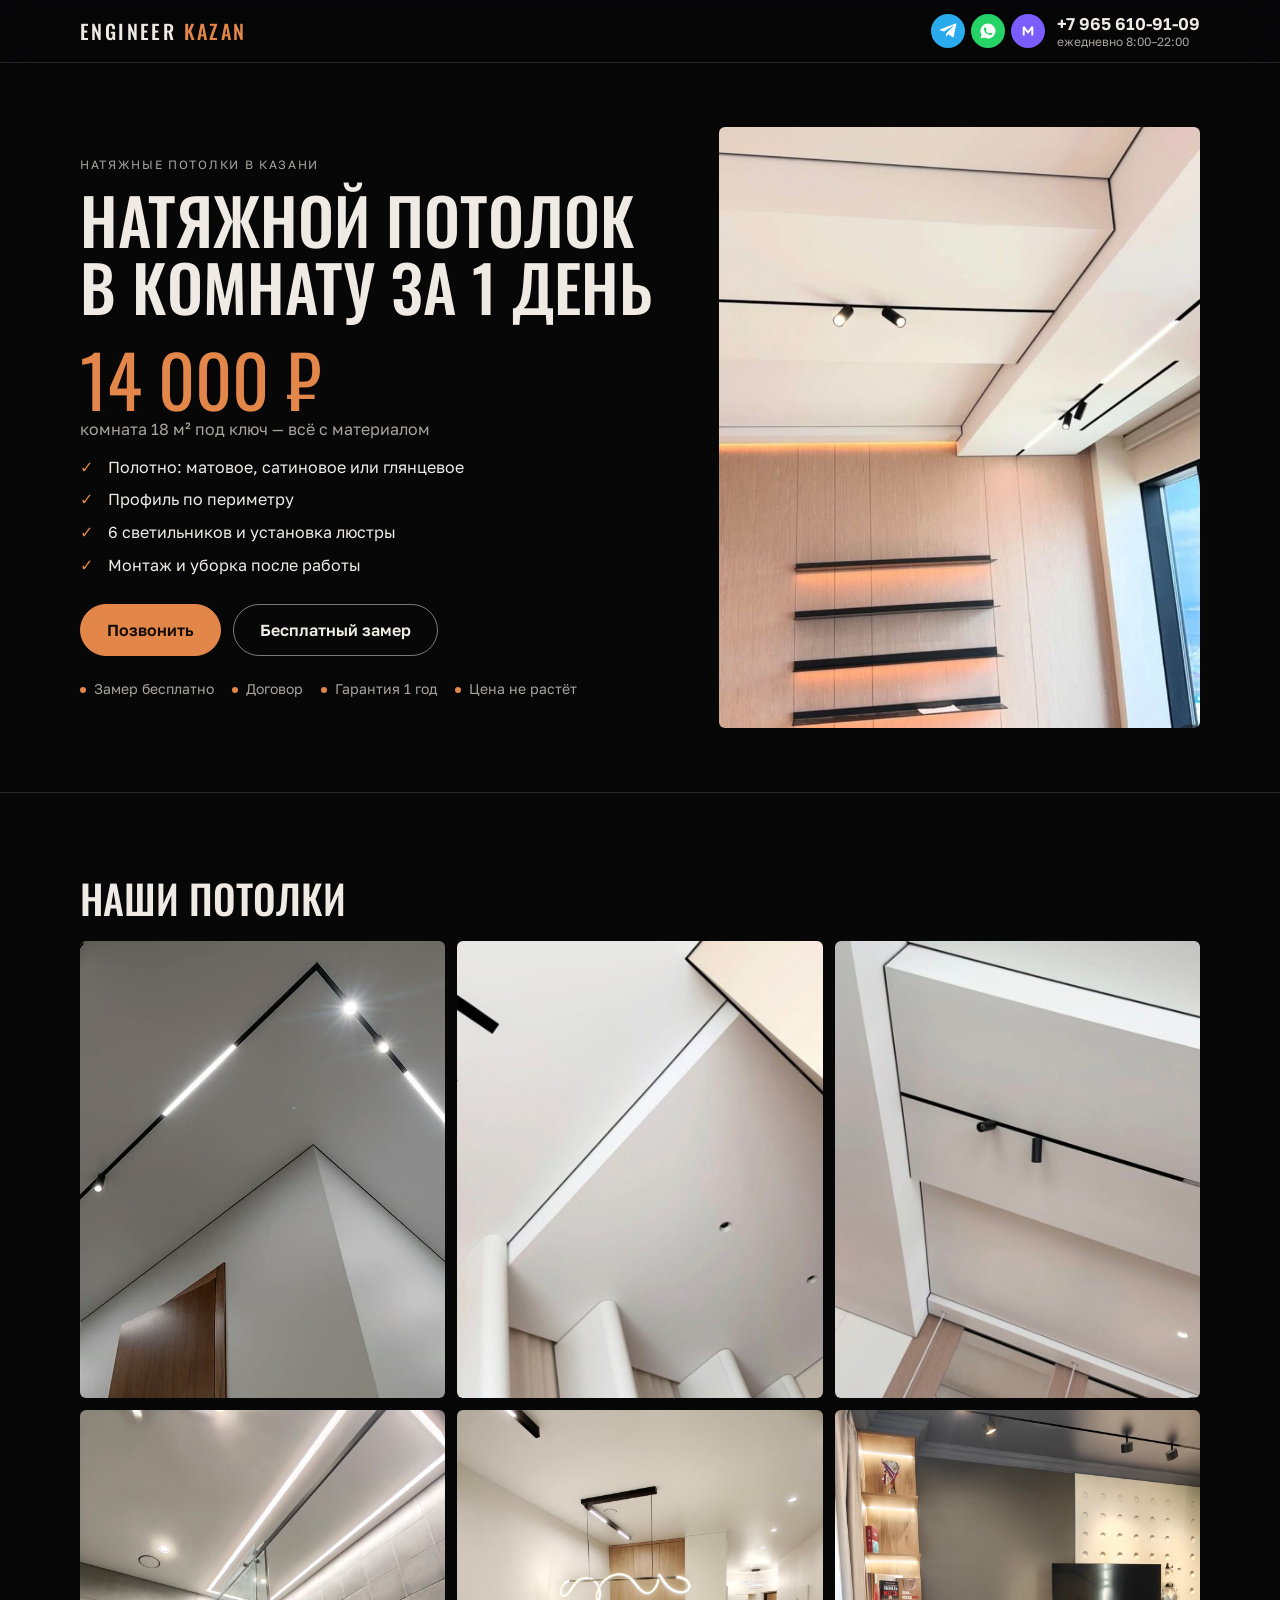
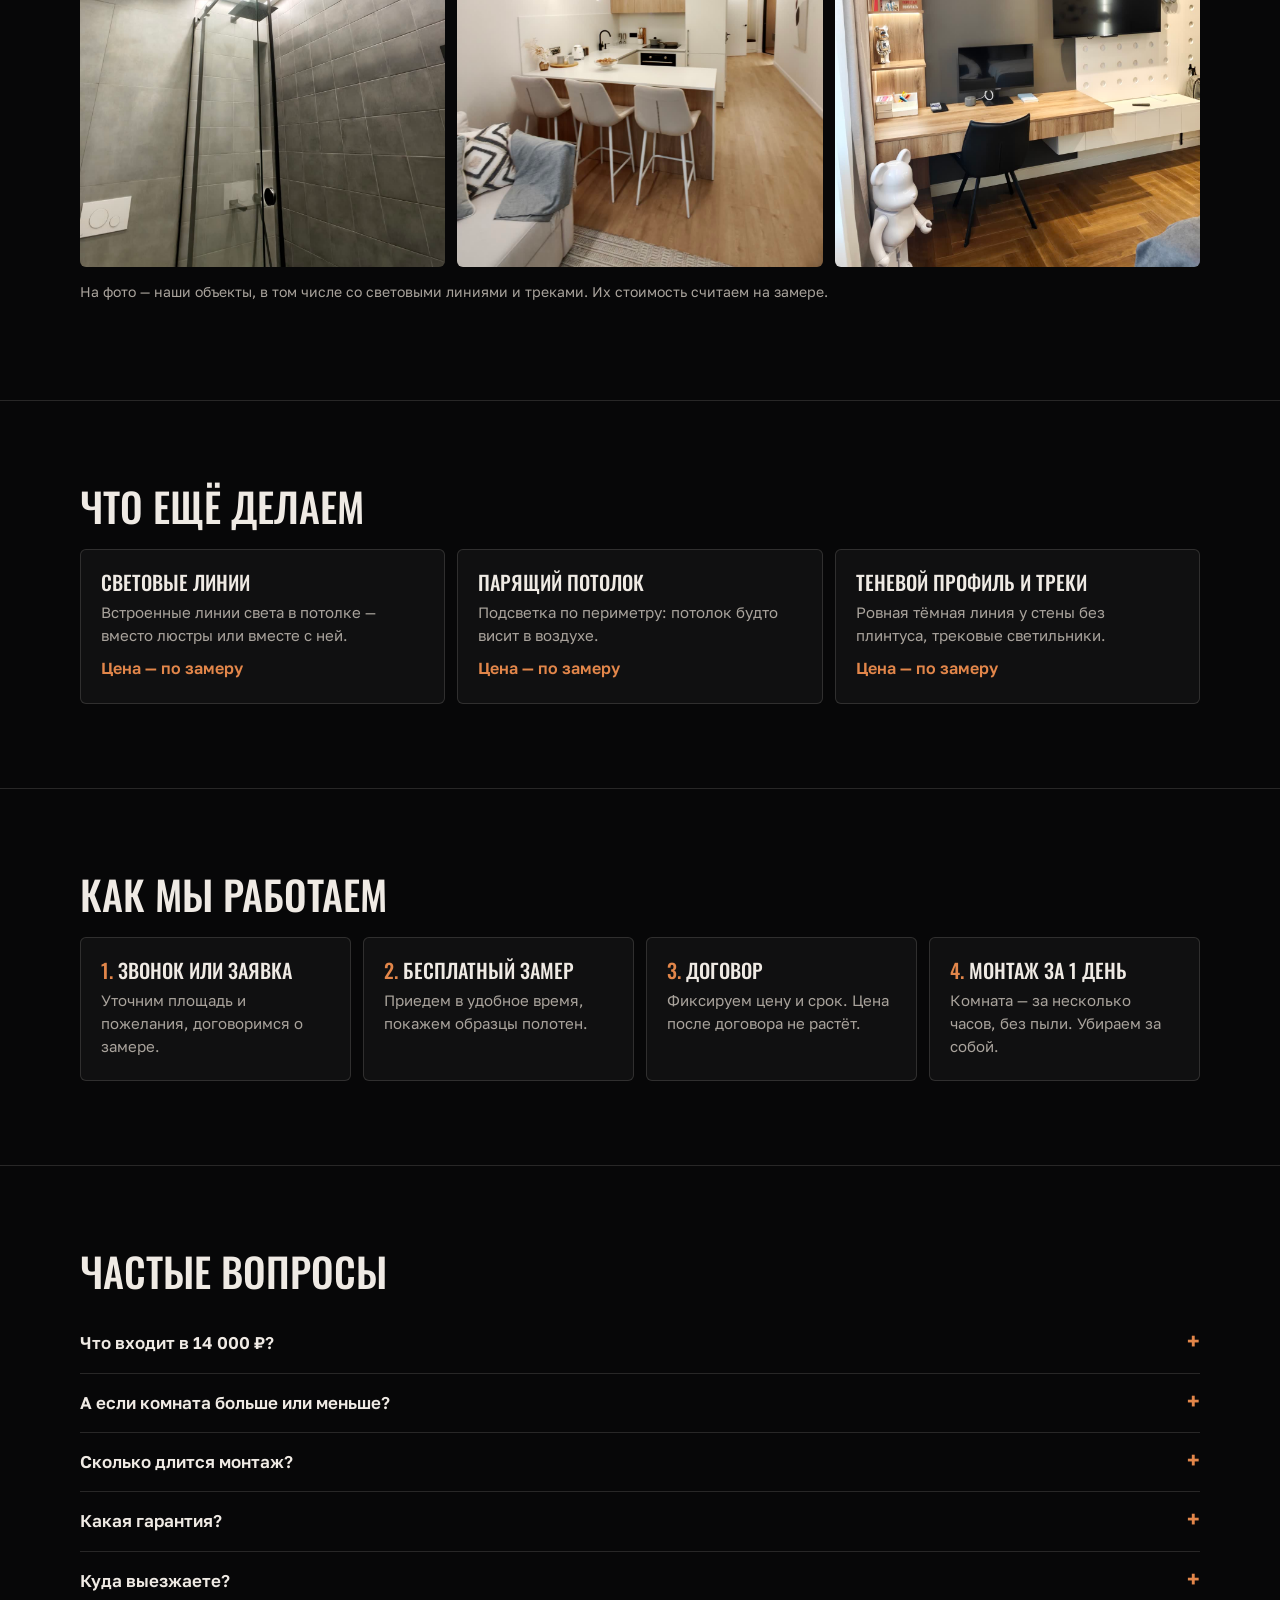
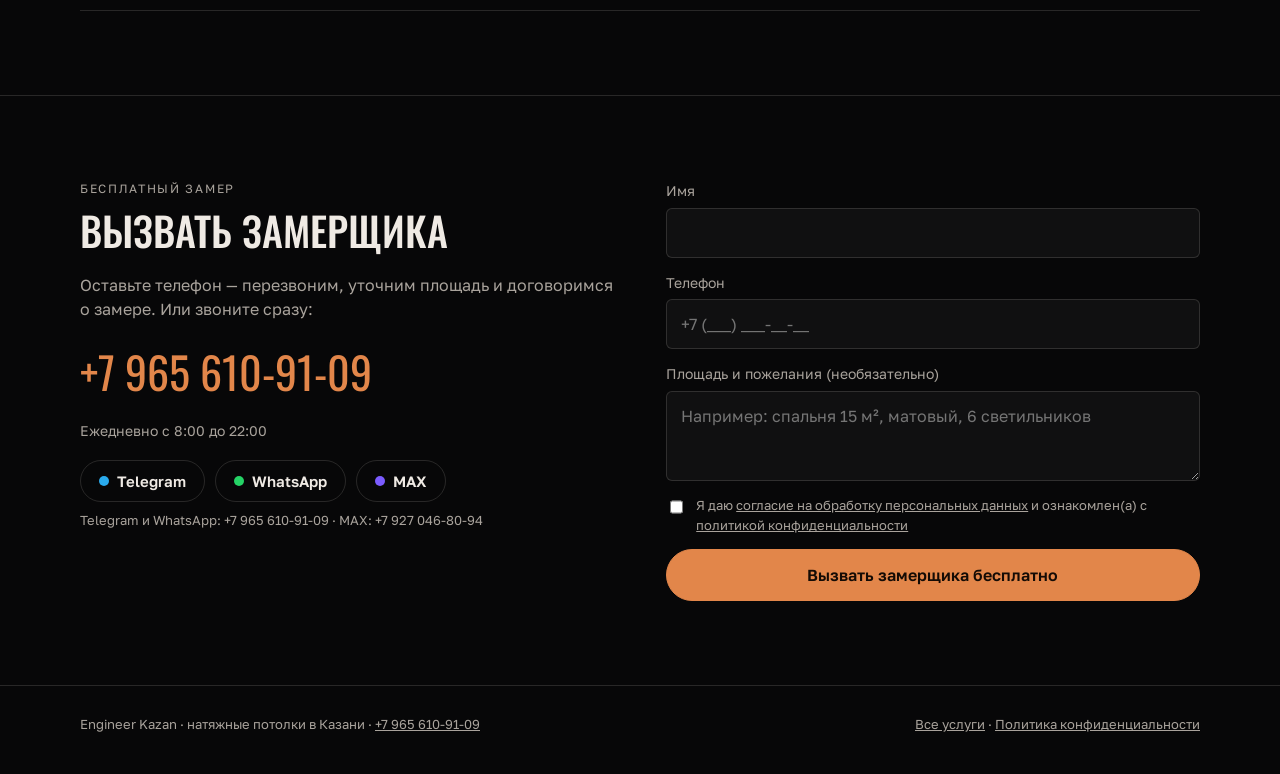
==== potolki.html @ 52a9fe75 "Сайт Engineer Kazan: главная, страница натяжных потолков, кнопки звонка и мессенджеров Co-Authored-B" ====
<!doctype html>
<html lang="ru">
<head>
<meta charset="utf-8">
<meta name="viewport" content="width=device-width, initial-scale=1, viewport-fit=cover">
<title>Натяжные потолки в Казани — комната 18 м² под ключ 14 000 ₽ | Engineer Kazan</title>
<meta name="description" content="Натяжной потолок в комнату 18 м² под ключ за 14 000 ₽: полотно, профиль, 6 светильников и установка люстры. Замер бесплатно, монтаж за 1 день, договор и гарантия 1 год. Казань.">
<meta property="og:type" content="website">
<meta property="og:title" content="Натяжные потолки в Казани — 14 000 ₽ за комнату 18 м²">
<meta property="og:description" content="С материалом и 6 светильниками. Замер бесплатно, монтаж за 1 день, гарантия 1 год.">
<meta property="og:image" content="https://engineerkazan.ru/img/ceil-track.jpg">
<meta property="og:url" content="https://engineerkazan.ru/potolki.html">
<meta property="og:locale" content="ru_RU">
<link rel="canonical" href="https://engineerkazan.ru/potolki.html">
<meta name="theme-color" content="#070708">
<script type="application/ld+json">
{
  "@context": "https://schema.org",
  "@type": "Service",
  "name": "Натяжной потолок под ключ, комната 18 м²",
  "areaServed": {"@type": "City", "name": "Казань"},
  "provider": {"@type": "HomeAndConstructionBusiness", "name": "Engineer Kazan", "telephone": "+7-965-610-91-09", "url": "https://engineerkazan.ru/"},
  "offers": {"@type": "Offer", "price": "14000", "priceCurrency": "RUB"}
}
</script>
<link rel="preconnect" href="https://fonts.googleapis.com">
<link rel="preconnect" href="https://fonts.gstatic.com" crossorigin>
<link rel="stylesheet" href="https://fonts.googleapis.com/css2?family=Oswald:wght@400;500;600&family=Golos+Text:wght@400;500;600&display=swap">
<style>
:root{
  --bg:#070708; --ink:#EFEAE4; --muted:#A9A39C; --line:rgba(239,234,228,.14);
  --glass:rgba(255,255,255,.04); --accent:#E2864A; --accent-ink:#140B05;
  --f-display:"Oswald","Arial Narrow",Impact,sans-serif; --f-body:"Golos Text",system-ui,-apple-system,"Segoe UI",Roboto,sans-serif;
}
*{box-sizing:border-box}
[hidden]{display:none!important}
html{scroll-behavior:smooth;-webkit-text-size-adjust:100%}
body{margin:0;background:var(--bg);color:var(--ink);font:400 16px/1.55 var(--f-body);overflow-x:hidden}
img{max-width:100%;display:block}
a{color:inherit}
.wrap{width:min(1120px,100% - 32px);margin-inline:auto}
h1,h2,h3{font-family:var(--f-display);text-transform:uppercase;margin:0;line-height:1.05;font-weight:500;text-wrap:balance}
h1{font-size:clamp(34px,6vw,64px)}
h2{font-size:clamp(26px,3.6vw,40px);margin-bottom:22px}
h3{font-size:20px}
.mono{font-size:12px;letter-spacing:.14em;text-transform:uppercase;color:var(--muted)}
section{padding-block:clamp(48px,7vw,84px);border-top:1px solid var(--line)}
.btn{display:inline-flex;align-items:center;justify-content:center;gap:10px;font:600 16px var(--f-body);padding:15px 26px;border-radius:999px;border:1px solid var(--accent);background:var(--accent);color:var(--accent-ink);text-decoration:none;cursor:pointer;white-space:nowrap}
.btn.ghost{background:transparent;color:var(--ink);border-color:rgba(239,234,228,.5)}

/* Шапка */
header{position:sticky;top:0;z-index:20;background:rgba(7,7,8,.85);backdrop-filter:blur(12px);-webkit-backdrop-filter:blur(12px);border-bottom:1px solid var(--line)}
.bar{display:flex;align-items:center;justify-content:space-between;gap:12px;height:62px}
.logo{font-family:var(--f-display);font-weight:500;font-size:20px;letter-spacing:.12em;text-transform:uppercase;text-decoration:none}
.logo span{color:var(--accent)}
.tel{font:600 17px var(--f-body);text-decoration:none;white-space:nowrap}
.tel small{display:block;font-size:12px;font-weight:400;color:var(--muted)}

/* Первый экран */
.hero{padding-block:clamp(28px,5vw,64px);border-top:0}
.hero-grid{display:grid;grid-template-columns:minmax(0,1.1fr) minmax(0,.9fr);gap:clamp(24px,4vw,56px);align-items:center}
@media (max-width:860px){.hero-grid{grid-template-columns:1fr}}
.price{margin:22px 0 6px;font-family:var(--f-display);font-size:clamp(44px,7vw,72px);line-height:1;color:var(--accent)}
.price small{font-family:var(--f-body);font-size:16px;color:var(--muted);display:block;margin-top:6px}
.incl{list-style:none;padding:0;margin:18px 0 26px;display:grid;gap:8px}
.incl li{padding-left:28px;position:relative}
.incl li::before{content:"✓";position:absolute;left:0;top:0;color:var(--accent);font-weight:700}
.actions{display:flex;flex-wrap:wrap;gap:12px}
.hero-photo img{width:100%;aspect-ratio:4/5;object-fit:cover;border-radius:6px}
.badges{display:flex;flex-wrap:wrap;gap:8px 18px;margin-top:22px;color:var(--muted);font-size:14px}
.badges span::before{content:"";display:inline-block;width:6px;height:6px;border-radius:50%;background:var(--accent);margin-right:8px;vertical-align:middle}

/* Фото */
.gal{display:grid;grid-template-columns:repeat(3,minmax(0,1fr));gap:12px}
.gal img{width:100%;height:100%;aspect-ratio:4/5;object-fit:cover;border-radius:6px}
@media (max-width:640px){.gal{grid-template-columns:1fr 1fr}.gal img:first-child{grid-column:1/-1;aspect-ratio:4/3}}
.note{font-size:14px;color:var(--muted);margin-top:14px}

/* Карточки */
.cards{display:grid;grid-template-columns:repeat(3,minmax(0,1fr));gap:12px}
@media (max-width:860px){.cards{grid-template-columns:1fr}}
.card{background:var(--glass);border:1px solid var(--line);border-radius:6px;padding:22px 20px;display:flex;flex-direction:column;gap:8px}
.card p{margin:0;color:var(--muted);font-size:15px}
.card .p{color:var(--accent);font-weight:600;margin-top:auto}
.steps{display:grid;grid-template-columns:repeat(4,minmax(0,1fr));gap:12px;counter-reset:s}
@media (max-width:860px){.steps{grid-template-columns:1fr 1fr}}
@media (max-width:480px){.steps{grid-template-columns:1fr}}
.steps .card{counter-increment:s}
.steps .card h3::before{content:counter(s) ". ";color:var(--accent)}

/* Вопросы */
details{border-bottom:1px solid var(--line);padding:16px 0}
summary{cursor:pointer;font-weight:600;font-size:17px;list-style:none}
summary::after{content:"+";float:right;color:var(--accent);font-size:22px;line-height:1}
details[open] summary::after{content:"−"}
details p{color:var(--muted);margin:10px 0 0}

/* Форма */
.lead-grid{display:grid;grid-template-columns:minmax(0,1fr) minmax(0,1fr);gap:clamp(24px,4vw,56px)}
@media (max-width:860px){.lead-grid{grid-template-columns:1fr}}
form{display:grid;gap:14px}
label.f{display:grid;gap:6px;font-size:14px;color:var(--muted)}
input[type=text],input[type=tel],textarea{width:100%;font:16px var(--f-body);color:var(--ink);background:var(--glass);border:1px solid var(--line);border-radius:6px;padding:14px}
textarea{min-height:90px;resize:vertical}
.agree{display:flex;gap:10px;align-items:flex-start;font-size:13px;color:var(--muted)}
.agree input{margin-top:3px;width:18px;height:18px;accent-color:var(--accent)}
.ok{border:1px solid var(--accent);padding:14px;border-radius:6px;font-size:15px}
.big-tel{font-family:var(--f-display);font-size:clamp(30px,4.5vw,44px);text-decoration:none;color:var(--accent)}

/* Кнопки мессенджеров */
.msg{display:flex;flex-wrap:wrap;gap:10px;margin-top:18px}
.msg a{display:inline-flex;align-items:center;gap:8px;padding:11px 18px;border-radius:999px;border:1px solid var(--line);text-decoration:none;font:600 15px var(--f-body);color:var(--ink)}
.msg a::before{content:"";width:10px;height:10px;border-radius:50%;background:var(--c)}
.msg .tg{--c:#2AABEE}.msg .wa{--c:#25D366}.msg .mx{--c:#7B5CFF}
.msg-note{font-size:13px;color:var(--muted);margin-top:8px}
/* Значки мессенджеров в шапке */
.hmsg{display:flex;gap:6px;align-items:center}
.hmsg a{width:34px;height:34px;border-radius:50%;display:inline-flex;align-items:center;justify-content:center;flex:none}
.hmsg a svg{width:18px;height:18px}
.hmsg .tg{background:#2AABEE}.hmsg .wa{background:#25D366}.hmsg .mx{background:#7B5CFF}
.hcontact{display:flex;align-items:center;gap:12px;margin-left:auto}
@media (max-width:460px){.hmsg{gap:4px}.hmsg a{width:28px;height:28px}.hmsg a svg{width:15px;height:15px}}
footer{border-top:1px solid var(--line);padding:28px 0 40px;font-size:13px;color:var(--muted)}
footer .wrap{display:flex;flex-wrap:wrap;gap:8px 20px;justify-content:space-between}

/* Закреплённая панель звонка на телефоне */
.callbar{display:none}
@media (max-width:760px){
  .tel small{display:none}
  .tel{font-size:15px}
  @media (max-width:420px){.logo{font-size:15px;letter-spacing:.06em}.tel{font-size:14px}.hcontact{gap:8px}.bar{gap:8px}}
  .callbar{display:flex;position:fixed;left:0;right:0;bottom:0;z-index:25;gap:8px;padding:10px 12px calc(10px + env(safe-area-inset-bottom,0px));background:rgba(7,7,8,.94);border-top:1px solid var(--line)}
  .callbar a{flex:1;text-align:center;padding:14px 8px;border-radius:999px;font:600 16px var(--f-body);text-decoration:none}
  .callbar .c1{background:var(--accent);color:var(--accent-ink)}
  .callbar .c2{border:1px solid var(--line)}
  body{padding-bottom:78px}
}
</style>
</head>
<body>

<header>
  <div class="wrap bar">
    <a class="logo" href="index.html">Engineer <span>Kazan</span></a>
    <div class="hcontact"><div class="hmsg"><a class="tg" href="https://t.me/+79656109109" target="_blank" rel="noopener" aria-label="Написать в Telegram"><svg viewBox="0 0 24 24" aria-hidden="true"><path fill="#fff" d="M9.6 15.2l-.4 4.1c.5 0 .8-.2 1-.5l2.5-2.4 5.1 3.7c.9.5 1.6.2 1.8-.9l3.3-15.4c.3-1.3-.5-1.9-1.4-1.6L1.9 9.5c-1.3.5-1.3 1.2-.2 1.6l5 1.6L18.3 5.4c.5-.3 1-.1.6.2z"/></svg></a><a class="wa" href="https://wa.me/79656109109" target="_blank" rel="noopener" aria-label="Написать в WhatsApp"><svg viewBox="0 0 24 24" aria-hidden="true"><path fill="#fff" d="M12 2a10 10 0 0 0-8.6 15.1L2 22l5-1.3A10 10 0 1 0 12 2zm5.3 14.2c-.2.6-1.3 1.2-1.8 1.2-.5.1-1 .2-3.3-.7-2.8-1.1-4.5-3.9-4.7-4.1-.1-.2-1.1-1.5-1.1-2.8s.7-2 1-2.3c.2-.3.5-.3.7-.3h.5c.2 0 .4 0 .6.5l.8 2c.1.2.1.4 0 .5l-.4.6-.4.4c-.1.1-.3.3-.1.6.2.3.8 1.3 1.7 2.1 1.2 1 2.1 1.3 2.4 1.5.3.1.5.1.6-.1l.9-1.1c.2-.3.4-.2.7-.1l1.9.9c.3.1.5.2.5.3.1.2.1.7-.1 1.3z"/></svg></a><a class="mx" href="https://max.ru/u/f9LHodD0cOJtxExRxXfRDUpJuVhRXKote5mQpIspn0BRSNDShJHzEzCQXgc" target="_blank" rel="noopener" aria-label="Написать в MAX"><svg viewBox="0 0 24 24" aria-hidden="true"><path fill="#fff" d="M5 18V6h2.6L12 12l4.4-6H19v12h-2.6v-7.6L12 16l-4.4-5.6V18z"/></svg></a></div><a class="tel" href="tel:+79656109109">+7 965 610-91-09<small>ежедневно 8:00–22:00</small></a></div>
  </div>
</header>

<main>
  <section class="hero">
    <div class="wrap hero-grid">
      <div>
        <div class="mono">Натяжные потолки в Казани</div>
        <h1 style="margin-top:12px">Натяжной потолок в комнату за 1 день</h1>
        <div class="price">14 000 ₽<small>комната 18 м² под ключ — всё с материалом</small></div>
        <ul class="incl">
          <li>Полотно: матовое, сатиновое или глянцевое</li>
          <li>Профиль по периметру</li>
          <li>6 светильников и установка люстры</li>
          <li>Монтаж и уборка после работы</li>
        </ul>
        <div class="actions">
          <a class="btn" href="tel:+79656109109">Позвонить</a>
          <a class="btn ghost" href="#zamer">Бесплатный замер</a>
        </div>
        <div class="badges"><span>Замер бесплатно</span><span>Договор</span><span>Гарантия 1 год</span><span>Цена не растёт</span></div>
      </div>
      <div class="hero-photo"><img src="img/ceil-track.jpg" alt="Натяжной потолок с трековыми светильниками и световыми линиями"></div>
    </div>
  </section>

  <section>
    <div class="wrap">
      <h2>Наши потолки</h2>
      <div class="gal">
        <img src="img/living-sun.jpg" alt="Натяжной потолок со световыми линиями" loading="lazy">
        <img src="img/ceil-lines.jpg" alt="Парящий натяжной потолок со световой линией" loading="lazy">
        <img src="img/ceil-shadow.jpg" alt="Натяжной потолок с теневым профилем и треком" loading="lazy">
        <img src="img/bath-light.jpg" alt="Световая линия в натяжном потолке в душевой" loading="lazy">
        <img src="img/dining.jpg" alt="Натяжной потолок на кухне со светильником" loading="lazy">
        <img src="img/bedroom.jpg" alt="Натяжной потолок в детской с трековым светом" loading="lazy">
      </div>
      <p class="note">На фото — наши объекты, в том числе со световыми линиями и треками. Их стоимость считаем на замере.</p>
    </div>
  </section>

  <section>
    <div class="wrap">
      <h2>Что ещё делаем</h2>
      <div class="cards">
        <div class="card"><h3>Световые линии</h3><p>Встроенные линии света в потолке — вместо люстры или вместе с ней.</p><span class="p">Цена — по замеру</span></div>
        <div class="card"><h3>Парящий потолок</h3><p>Подсветка по периметру: потолок будто висит в воздухе.</p><span class="p">Цена — по замеру</span></div>
        <div class="card"><h3>Теневой профиль и треки</h3><p>Ровная тёмная линия у стены без плинтуса, трековые светильники.</p><span class="p">Цена — по замеру</span></div>
      </div>
    </div>
  </section>

  <section>
    <div class="wrap">
      <h2>Как мы работаем</h2>
      <div class="steps">
        <div class="card"><h3>Звонок или заявка</h3><p>Уточним площадь и пожелания, договоримся о замере.</p></div>
        <div class="card"><h3>Бесплатный замер</h3><p>Приедем в удобное время, покажем образцы полотен.</p></div>
        <div class="card"><h3>Договор</h3><p>Фиксируем цену и срок. Цена после договора не растёт.</p></div>
        <div class="card"><h3>Монтаж за 1 день</h3><p>Комната — за несколько часов, без пыли. Убираем за собой.</p></div>
      </div>
    </div>
  </section>

  <section>
    <div class="wrap">
      <h2>Частые вопросы</h2>
      <details><summary>Что входит в 14 000 ₽?</summary><p>Комната 18 м² под ключ: полотно, профиль по периметру, 6 светильников, установка люстры, монтаж и уборка. Всё с материалом, без доплат.</p></details>
      <details><summary>А если комната больше или меньше?</summary><p>Посчитаем точно на бесплатном замере. Позвоните и скажите площадь — назовём примерную цену сразу по телефону.</p></details>
      <details><summary>Сколько длится монтаж?</summary><p>Одна комната — несколько часов. Полотно изготавливаем после замера, монтаж в удобный вам день.</p></details>
      <details><summary>Какая гарантия?</summary><p>Работаем по договору, гарантия 1 год.</p></details>
      <details><summary>Куда выезжаете?</summary><p>По всей Казани. Работаем каждый день с 8:00 до 22:00.</p></details>
    </div>
  </section>

  <section id="zamer">
    <div class="wrap lead-grid">
      <div>
        <div class="mono">Бесплатный замер</div>
        <h2 style="margin-top:10px">Вызвать замерщика</h2>
        <p style="color:var(--muted)">Оставьте телефон — перезвоним, уточним площадь и договоримся о замере. Или звоните сразу:</p>
        <a class="big-tel" href="tel:+79656109109">+7 965 610-91-09</a>
        <p style="color:var(--muted);font-size:14px">Ежедневно с 8:00 до 22:00</p>
          <div class="msg">
            <a class="tg" href="https://t.me/+79656109109" target="_blank" rel="noopener">Telegram</a>
            <a class="wa" href="https://wa.me/79656109109" target="_blank" rel="noopener">WhatsApp</a>
            <a class="mx" href="https://max.ru/u/f9LHodD0cOJtxExRxXfRDUpJuVhRXKote5mQpIspn0BRSNDShJHzEzCQXgc" target="_blank" rel="noopener">MAX</a>
          </div>
          <p class="msg-note">Telegram и WhatsApp: +7 965 610-91-09 · MAX: +7 927 046-80-94</p>
      </div>
      <form id="leadForm" novalidate>
        <p hidden><label>Не заполняйте: <input type="checkbox" name="botcheck" tabindex="-1" autocomplete="off"></label></p>
        <label class="f">Имя<input type="text" id="nm" autocomplete="given-name" required></label>
        <label class="f">Телефон<input type="tel" id="ph" inputmode="tel" autocomplete="tel" placeholder="+7 (___) ___-__-__" maxlength="18" required></label>
        <label class="f">Площадь и пожелания (необязательно)<textarea id="cm" placeholder="Например: спальня 15 м², матовый, 6 светильников"></textarea></label>
        <label class="agree"><input type="checkbox" id="pd" required><span>Я даю <a href="consent.html" target="_blank">согласие на обработку персональных данных</a> и ознакомлен(а) с <a href="privacy.html" target="_blank">политикой конфиденциальности</a></span></label>
        <button class="btn" type="submit">Вызвать замерщика бесплатно</button>
        <p class="ok" id="ok" hidden></p>
      </form>
    </div>
  </section>
</main>

<footer>
  <div class="wrap">
    <span>Engineer Kazan · натяжные потолки в Казани · <a href="tel:+79656109109">+7 965 610-91-09</a></span>
    <span><a href="index.html">Все услуги</a> · <a href="privacy.html">Политика конфиденциальности</a></span>
  </div>
</footer>

<div class="callbar"><a class="c1" href="tel:+79656109109">Позвонить</a><a class="c2" href="#zamer">Бесплатный замер</a></div>

<script>
/* Яндекс Метрика (тот же счётчик, что на основном сайте) */
var YM_ID=113336440;
(function(m,e,t,r,i,k,a){m[i]=m[i]||function(){(m[i].a=m[i].a||[]).push(arguments)};m[i].l=1*new Date();
k=e.createElement(t),a=e.getElementsByTagName(t)[0],k.async=1,k.src=r,a.parentNode.insertBefore(k,a)})
(window,document,'script','https://mc.yandex.ru/metrika/tag.js','ym');
ym(YM_ID,'init',{clickmap:true,trackLinks:true,accurateTrackBounce:true,webvisor:true});
function goal(name){if(window.ym)ym(YM_ID,'reachGoal',name);}
document.addEventListener('click',function(e){if(e.target.closest('a[href^="tel:"]'))goal('phone');});
document.addEventListener('click',function(e){if(e.target.closest('.msg a, .hmsg a'))goal('messenger');});

/* Телефон: маска +7 (XXX) XXX-XX-XX и проверка, что номер российский и полный */
function phoneDigits(v){var d=v.replace(/\D/g,'');if(d.charAt(0)==='8')d='7'+d.slice(1);else if(d.charAt(0)==='9')d='7'+d;return d.slice(0,11);}
function phoneFormat(d){if(!d)return '';var r='+7';if(d.length>1)r+=' ('+d.slice(1,4);if(d.length>=4)r+=')';if(d.length>4)r+=' '+d.slice(4,7);if(d.length>7)r+='-'+d.slice(7,9);if(d.length>9)r+='-'+d.slice(9,11);return r;}
function phoneValid(d){return d.length===11&&d.charAt(0)==='7'&&/[3489]/.test(d.charAt(1))&&!/^7(\d)\1{9}$/.test(d);}
(function(){
  var ph=document.getElementById('ph');
  ph.addEventListener('input',function(){ph.value=phoneFormat(phoneDigits(ph.value));});
  ph.addEventListener('focus',function(){if(!ph.value)ph.value='+7';});
  ph.addEventListener('blur',function(){if(ph.value==='+7')ph.value='';});
})();

/* Откуда пришёл посетитель: метки рекламы попадают в письмо с заявкой */
var formOpenedAt=Date.now();
(function(){
  try{
    var p=new URLSearchParams(location.search),src=[];
    ['utm_source','utm_medium','utm_campaign','utm_term','yclid'].forEach(function(k){if(p.get(k))src.push(k+'='+p.get(k));});
    if(src.length)sessionStorage.setItem('ek-src',src.join(' & '));
    else if(!sessionStorage.getItem('ek-src'))sessionStorage.setItem('ek-src',document.referrer?('переход с '+document.referrer):'прямой заход');
  }catch(e){}
})();

document.getElementById('leadForm').addEventListener('submit',function(e){
  e.preventDefault();
  var ok=document.getElementById('ok'),nm=document.getElementById('nm').value.trim(),ph=phoneDigits(document.getElementById('ph').value);
  if(!nm){ok.textContent='Укажите имя, чтобы мы знали, как к вам обращаться.';ok.hidden=false;return;}
  if(!phoneValid(ph)){ok.textContent='Проверьте номер телефона: нужен российский номер из 11 цифр, например +7 (965) 610-91-09.';ok.hidden=false;document.getElementById('ph').focus();return;}
  /* Боты заполняют форму за секунды — такие заявки молча не отправляем */
  if(Date.now()-formOpenedAt<4000||this.botcheck.checked){ok.textContent='Спасибо! Заявка отправлена. Перезвоним в ближайшее время.';ok.hidden=false;this.reset();return;}
  if(!document.getElementById('pd').checked){ok.textContent='Отметьте согласие на обработку персональных данных. Без него мы не можем принять заявку.';ok.hidden=false;return;}
  var btn=this.querySelector('button[type=submit]');btn.disabled=true;ok.textContent='Отправляем заявку…';ok.hidden=false;
  var f=this;
  var data={
    access_key:'83f66aa9-b4dc-42be-94de-97bebb11f67a',
    subject:'Заявка: натяжной потолок — '+nm,
    from_name:'Сайт Engineer Kazan — потолки',
    botcheck:f.botcheck.checked,
    'Имя':nm,
    'Телефон':phoneFormat(ph),
    'Услуга':'Натяжной потолок (страница potolki)',
    'Площадь и пожелания':document.getElementById('cm').value.trim(),
    'Согласие на обработку ПД':'да',
    'Источник':(function(){try{return sessionStorage.getItem('ek-src')||'';}catch(e){return '';}})(),
    'Заполнял форму, сек':Math.round((Date.now()-formOpenedAt)/1000)
  };
  fetch('https://api.web3forms.com/submit',{method:'POST',headers:{'Content-Type':'application/json','Accept':'application/json'},body:JSON.stringify(data)})
    .then(function(r){return r.json().then(function(j){if(!r.ok||!j.success)throw 0;});})
    .then(function(){ok.textContent='Спасибо! Заявка отправлена. Перезвоним в ближайшее время.';goal('lead');f.reset();})
    .catch(function(){ok.textContent='Не удалось отправить заявку. Позвоните нам: +7 965 610-91-09.';})
    .then(function(){btn.disabled=false;});
});
</script>
</body>
</html>
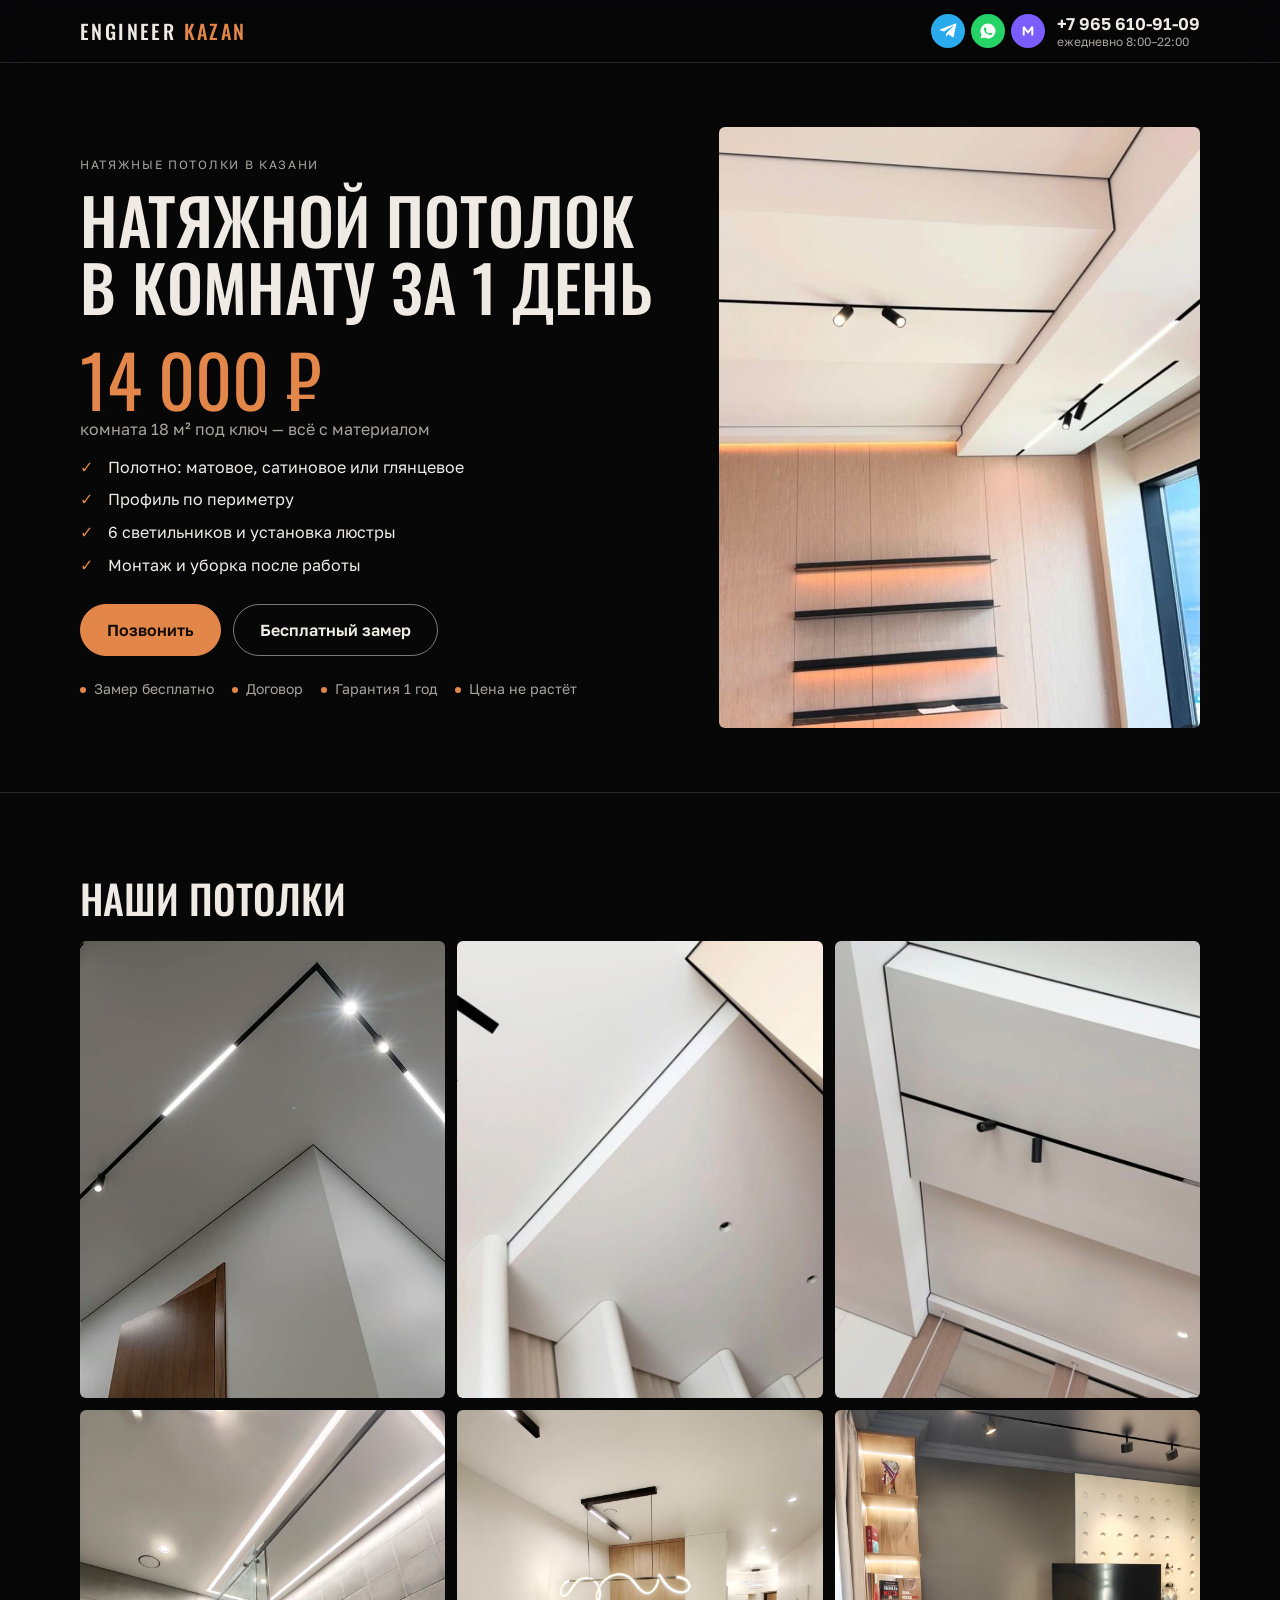
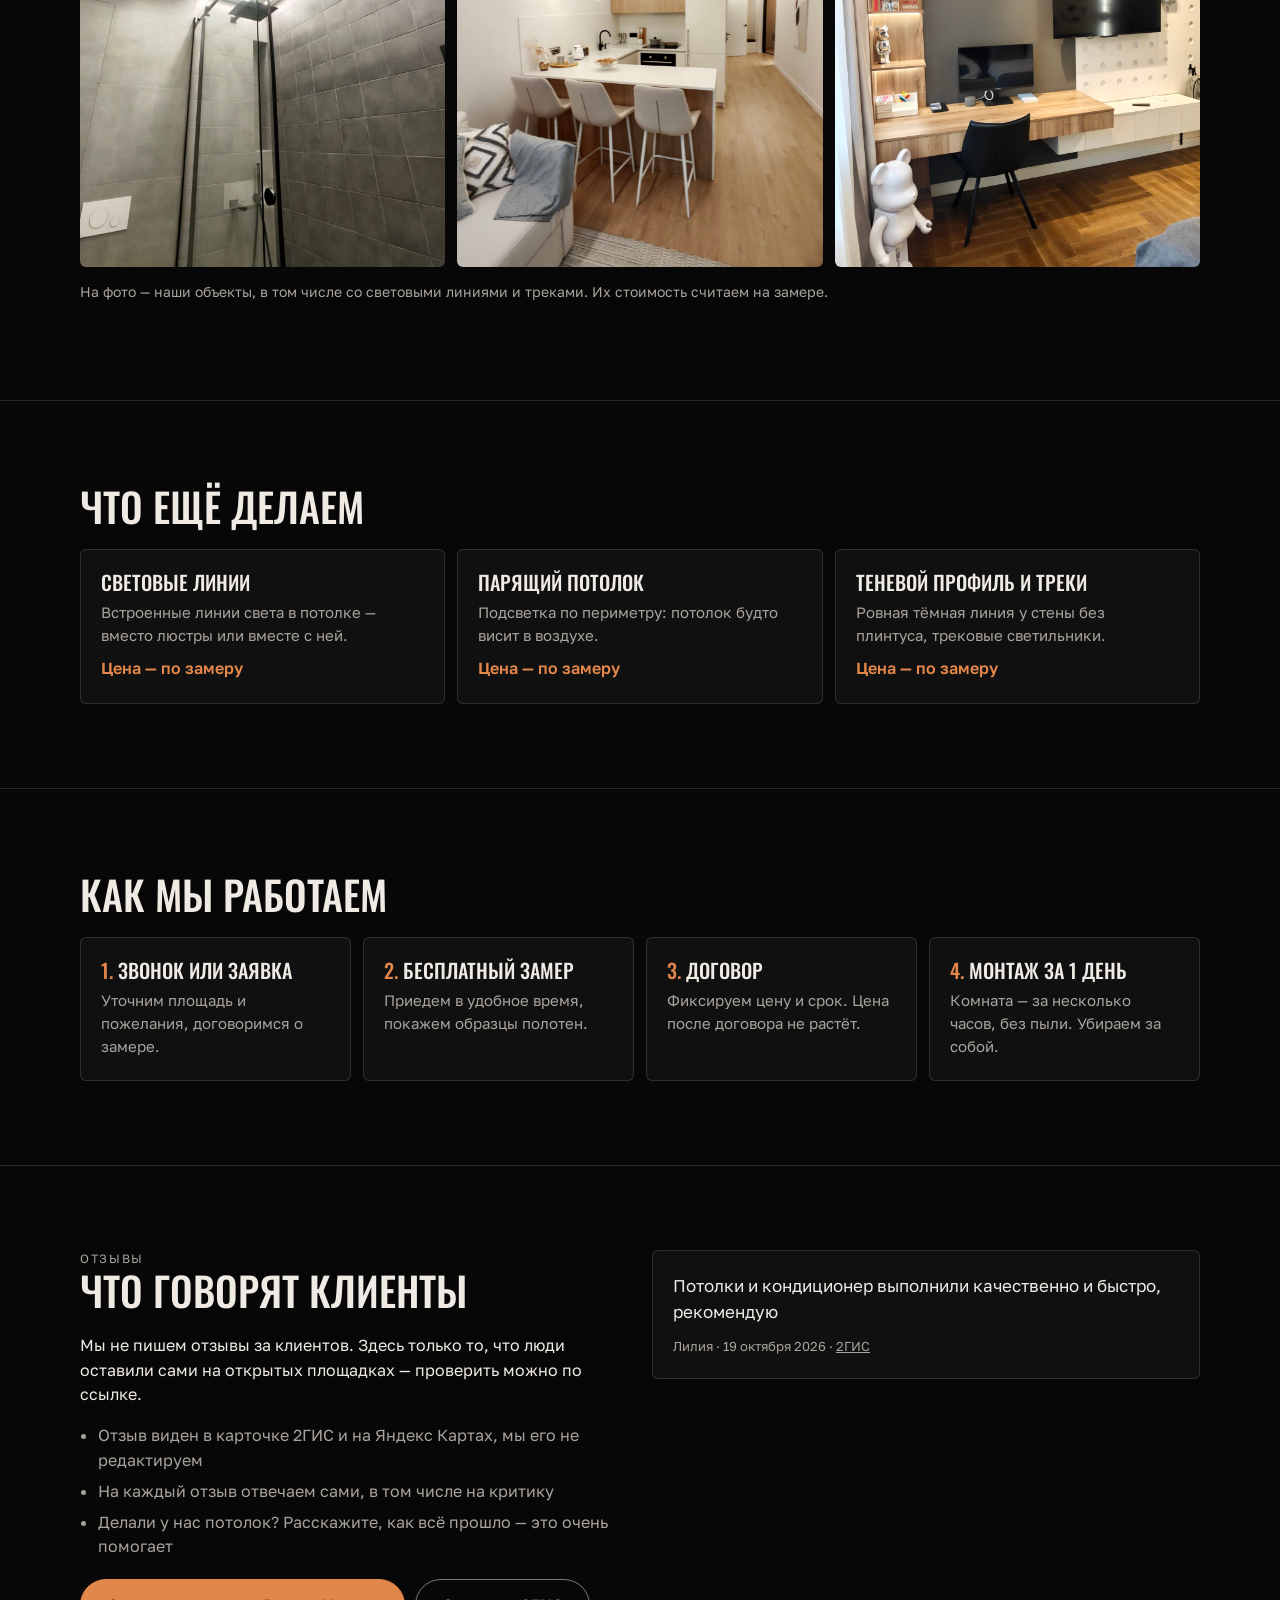
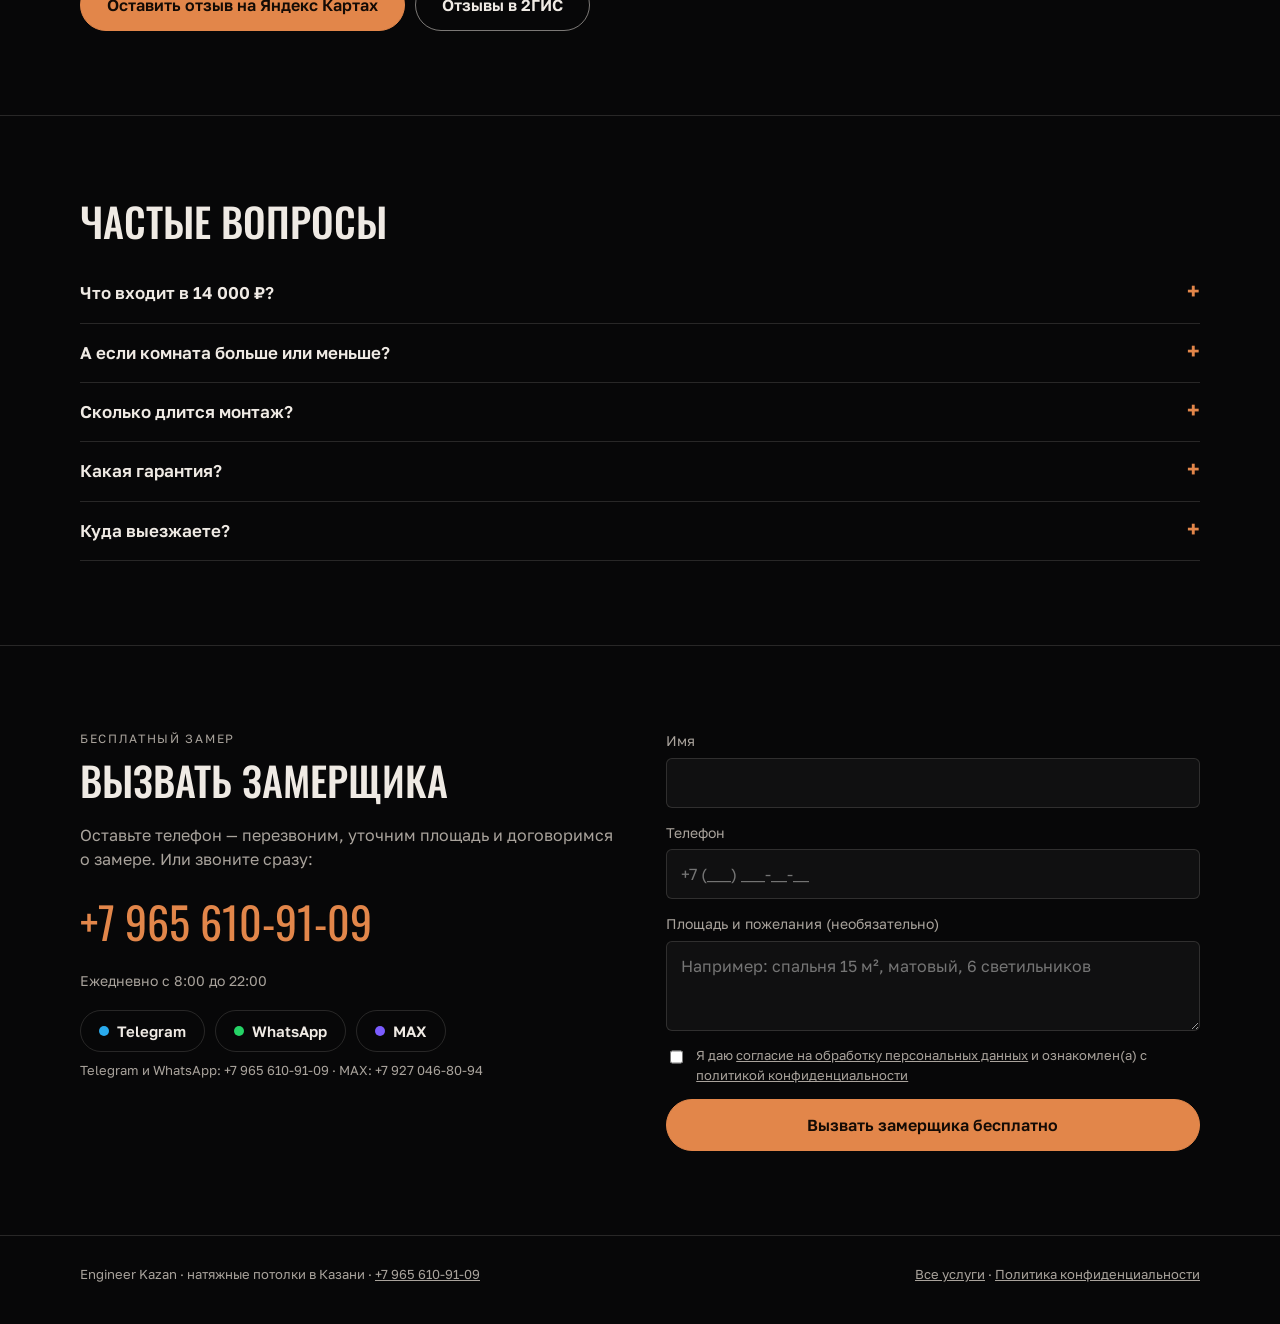
==== commit c15e3168: "Блок отзывов на странице потолков На potolki.html не было ни одного отзыва — для услуги, где пускают" ====
--- a/potolki.html
+++ b/potolki.html
@@ -97,6 +97,15 @@
 
 /* Форма */
 .lead-grid{display:grid;grid-template-columns:minmax(0,1fr) minmax(0,1fr);gap:clamp(24px,4vw,56px)}
+.rev-grid{display:grid;grid-template-columns:1fr 1fr;gap:24px;align-items:start}
+.rev-points{margin:14px 0 0;padding-left:18px;display:grid;gap:6px;color:var(--muted)}
+.rev-actions{display:flex;flex-wrap:wrap;gap:10px;margin-top:20px}
+.rev-list{display:grid;gap:12px}
+.rev-item{margin:0;background:var(--glass);border:1px solid var(--line);border-radius:6px;padding:22px 20px}
+.rev-item blockquote{margin:0;font-size:17px;line-height:1.5}
+.rev-item figcaption{margin-top:12px;font-size:13px;color:var(--muted)}
+.rev-item figcaption a{color:inherit}
+@media (max-width:860px){.rev-grid{grid-template-columns:1fr}}
 @media (max-width:860px){.lead-grid{grid-template-columns:1fr}}
 form{display:grid;gap:14px}
 label.f{display:grid;gap:6px;font-size:14px;color:var(--muted)}
@@ -120,6 +129,14 @@
 .hmsg .tg{background:#2AABEE}.hmsg .wa{background:#25D366}.hmsg .mx{background:#7B5CFF}
 .hcontact{display:flex;align-items:center;gap:12px;margin-left:auto}
 @media (max-width:460px){.hmsg{gap:4px}.hmsg a{width:28px;height:28px}.hmsg a svg{width:15px;height:15px}}
+@media (max-width:340px){
+  .logo{font-size:12px;letter-spacing:.02em}
+  .tel{font-size:12px}
+  .hmsg a{width:24px;height:24px}.hmsg a svg{width:13px;height:13px}
+  .btn{white-space:normal;text-align:center;max-width:100%}
+  h1,h2,h3{overflow-wrap:anywhere}
+}
+@media (max-width:299px){.tel{display:none}}
 footer{border-top:1px solid var(--line);padding:28px 0 40px;font-size:13px;color:var(--muted)}
 footer .wrap{display:flex;flex-wrap:wrap;gap:8px 20px;justify-content:space-between}
 
@@ -203,6 +220,33 @@
         <div class="card"><h3>Бесплатный замер</h3><p>Приедем в удобное время, покажем образцы полотен.</p></div>
         <div class="card"><h3>Договор</h3><p>Фиксируем цену и срок. Цена после договора не растёт.</p></div>
         <div class="card"><h3>Монтаж за 1 день</h3><p>Комната — за несколько часов, без пыли. Убираем за собой.</p></div>
+      </div>
+    </div>
+  </section>
+
+  <section id="otzyvy">
+    <div class="wrap">
+      <div class="rev-grid">
+        <div>
+          <div class="mono">Отзывы</div>
+          <h2>Что говорят клиенты</h2>
+          <p>Мы не пишем отзывы за клиентов. Здесь только то, что люди оставили сами на открытых площадках &mdash; проверить можно по ссылке.</p>
+          <ul class="rev-points">
+            <li>Отзыв виден в карточке 2ГИС и на Яндекс Картах, мы его не редактируем</li>
+            <li>На каждый отзыв отвечаем сами, в том числе на критику</li>
+            <li>Делали у нас потолок? Расскажите, как всё прошло &mdash; это очень помогает</li>
+          </ul>
+          <div class="rev-actions">
+            <a class="btn" href="https://yandex.ru/maps/org/91211030840/reviews/" target="_blank" rel="noopener">Оставить отзыв на Яндекс Картах</a>
+            <a class="btn ghost" href="https://2gis.ru/kazan/firm/70000001118650999/tab/reviews" target="_blank" rel="noopener">Отзывы в 2ГИС</a>
+          </div>
+        </div>
+        <div class="rev-list">
+          <figure class="rev-item">
+            <blockquote>Потолки и кондиционер выполнили качественно и быстро, рекомендую</blockquote>
+            <figcaption>Лилия &middot; 19 октября 2026 &middot; <a href="https://2gis.ru/kazan/firm/70000001118650999/tab/reviews" target="_blank" rel="noopener">2ГИС</a></figcaption>
+          </figure>
+        </div>
       </div>
     </div>
   </section>
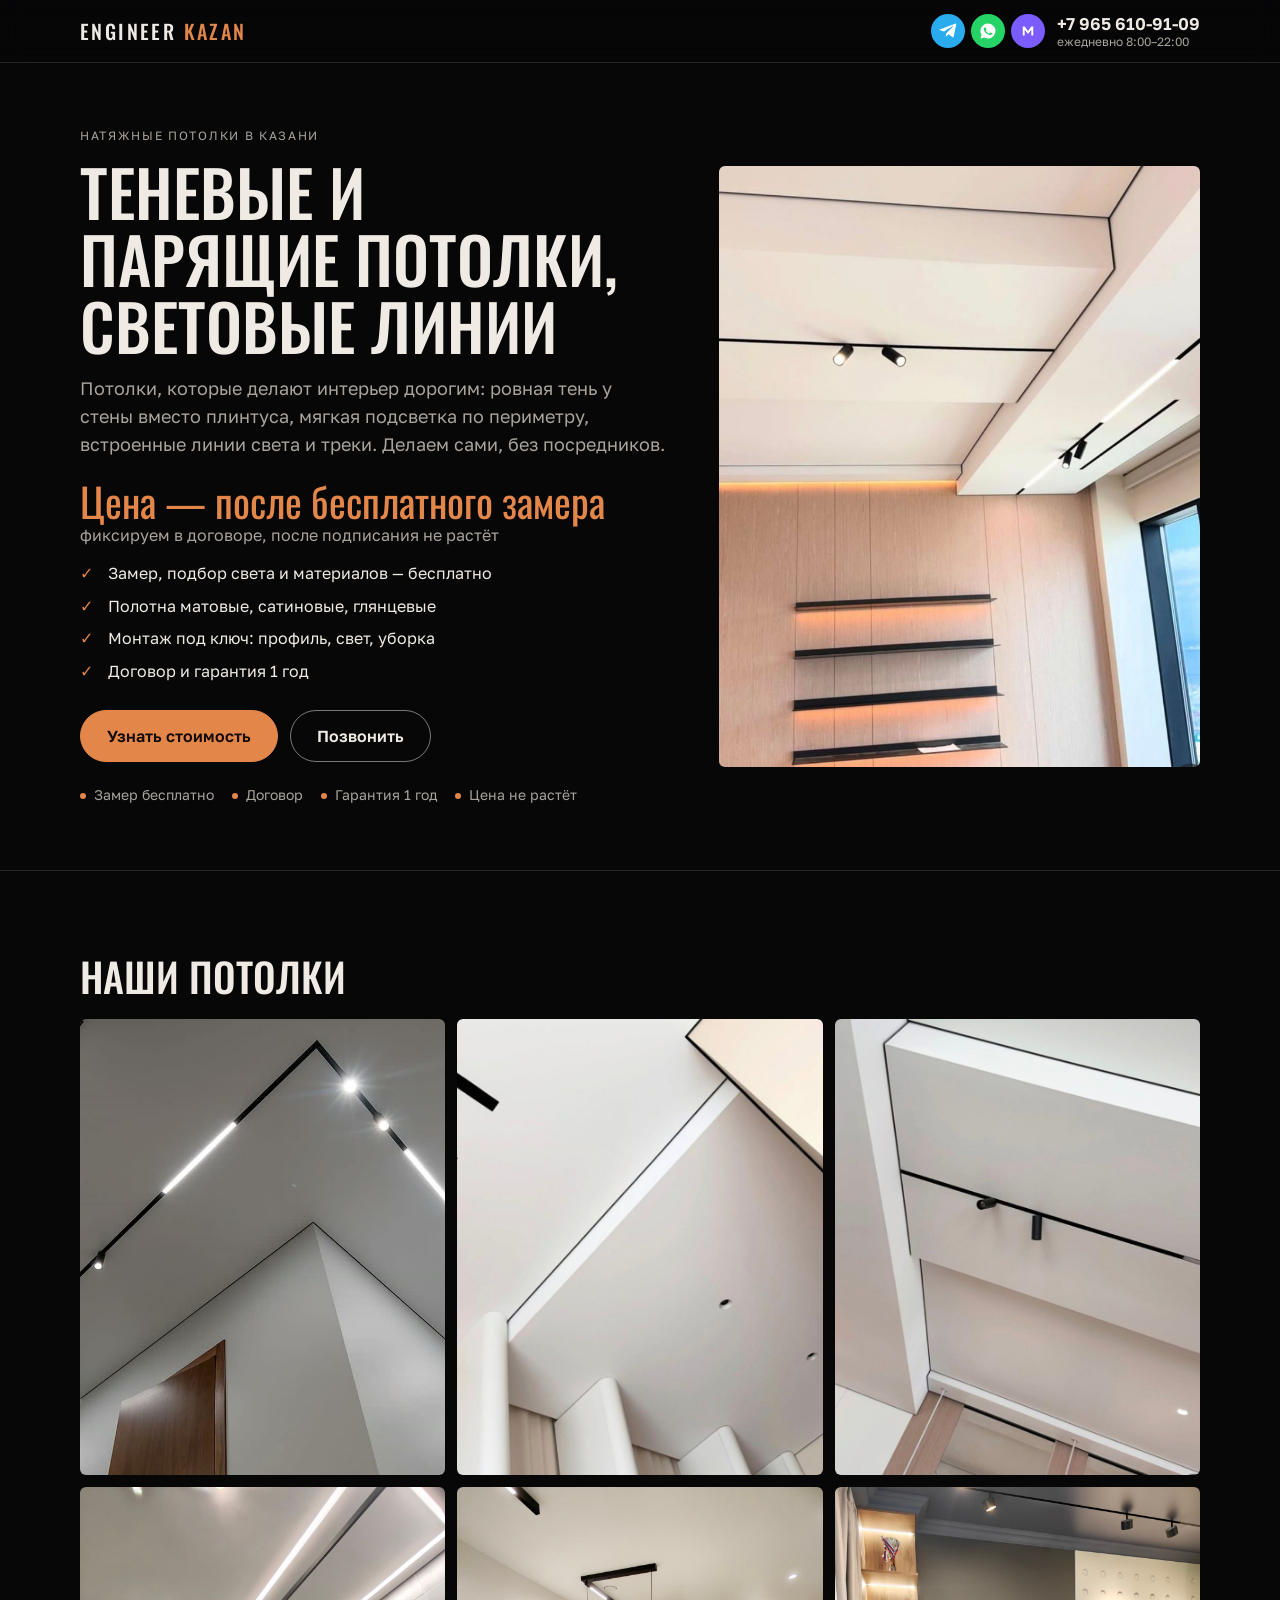
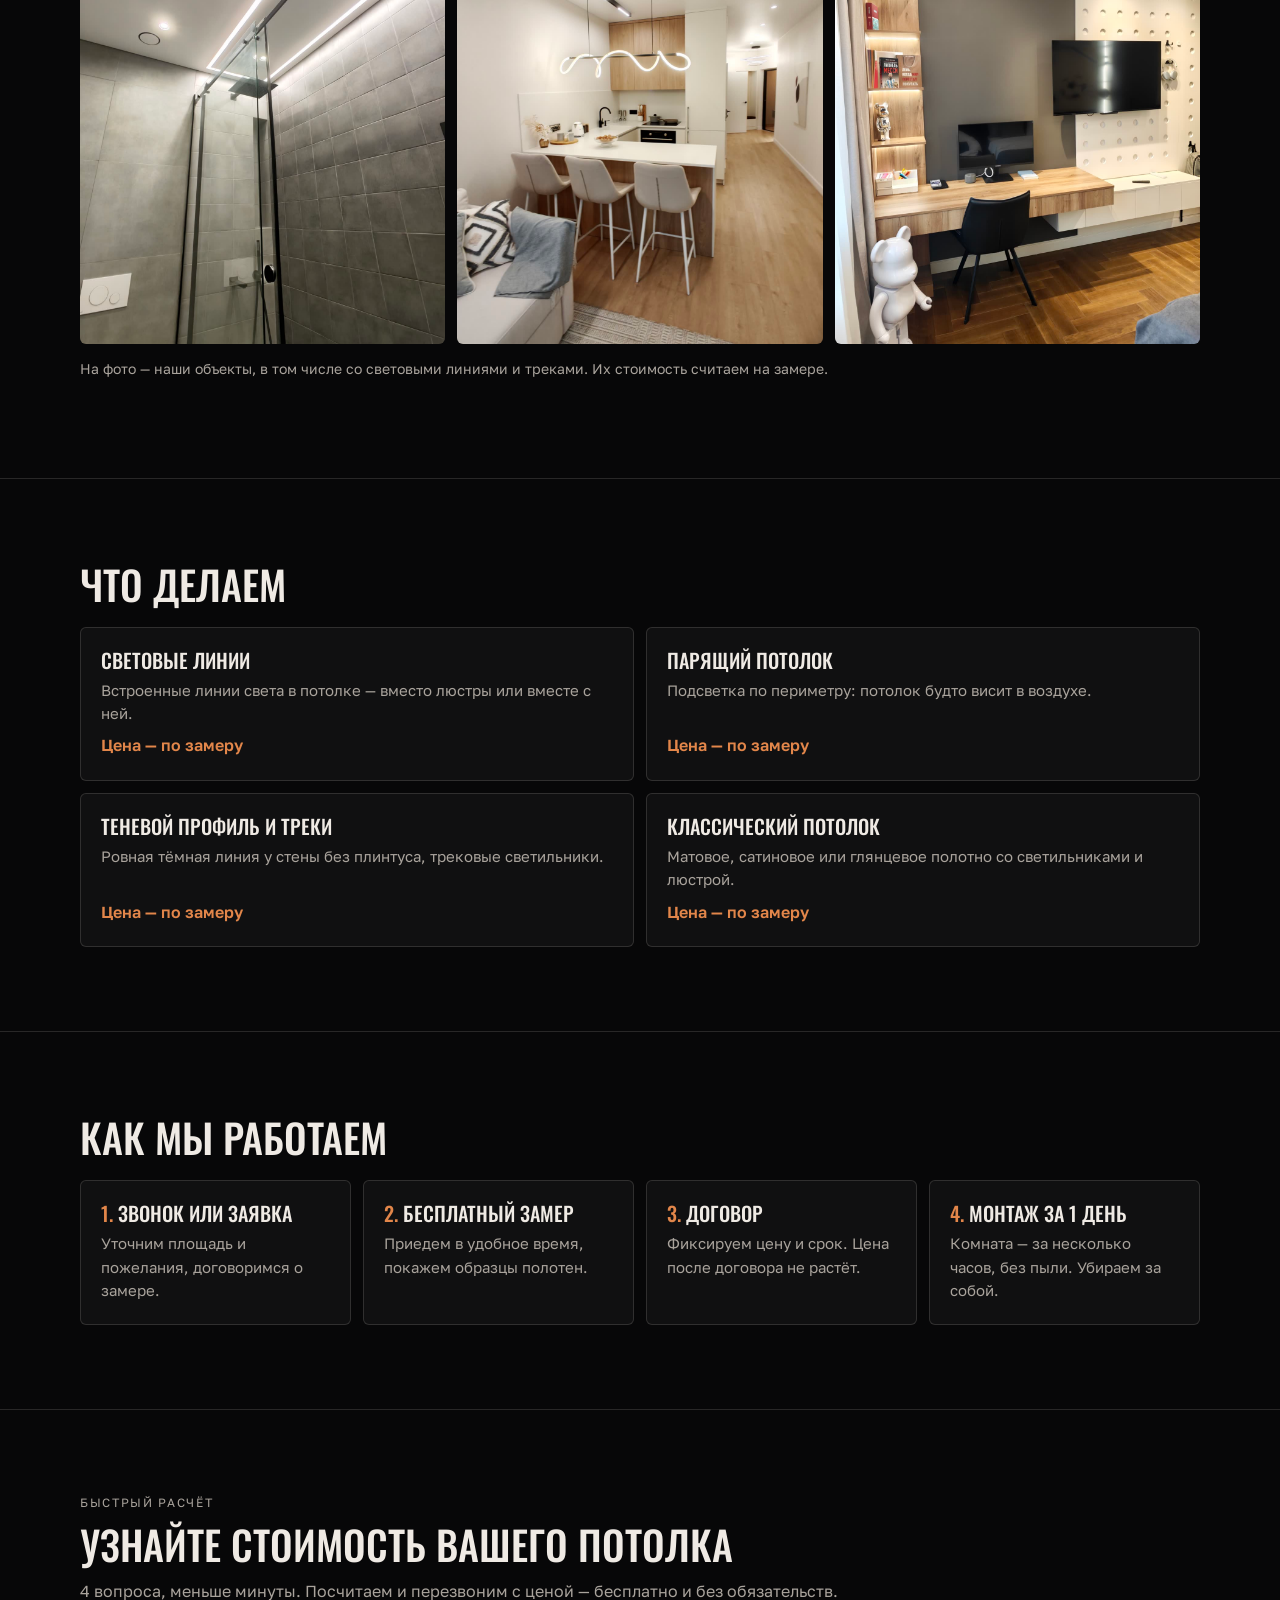
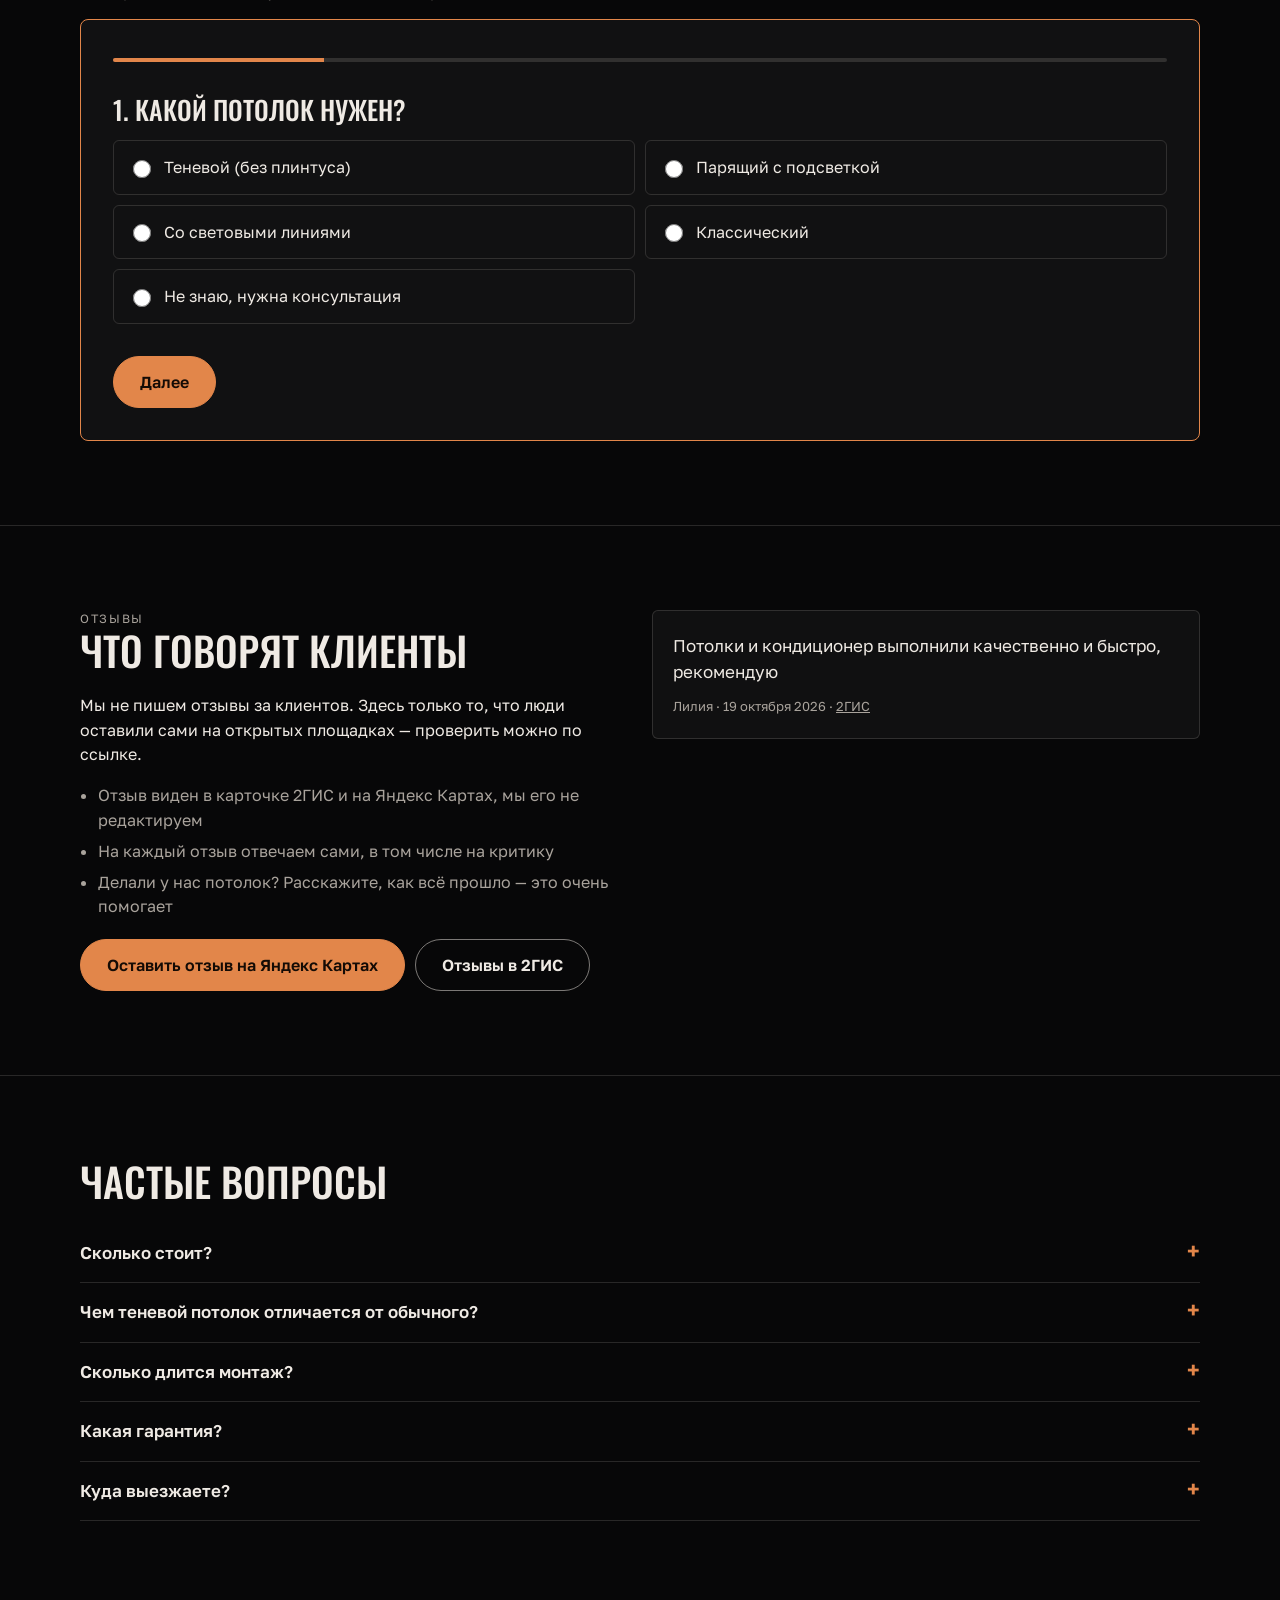
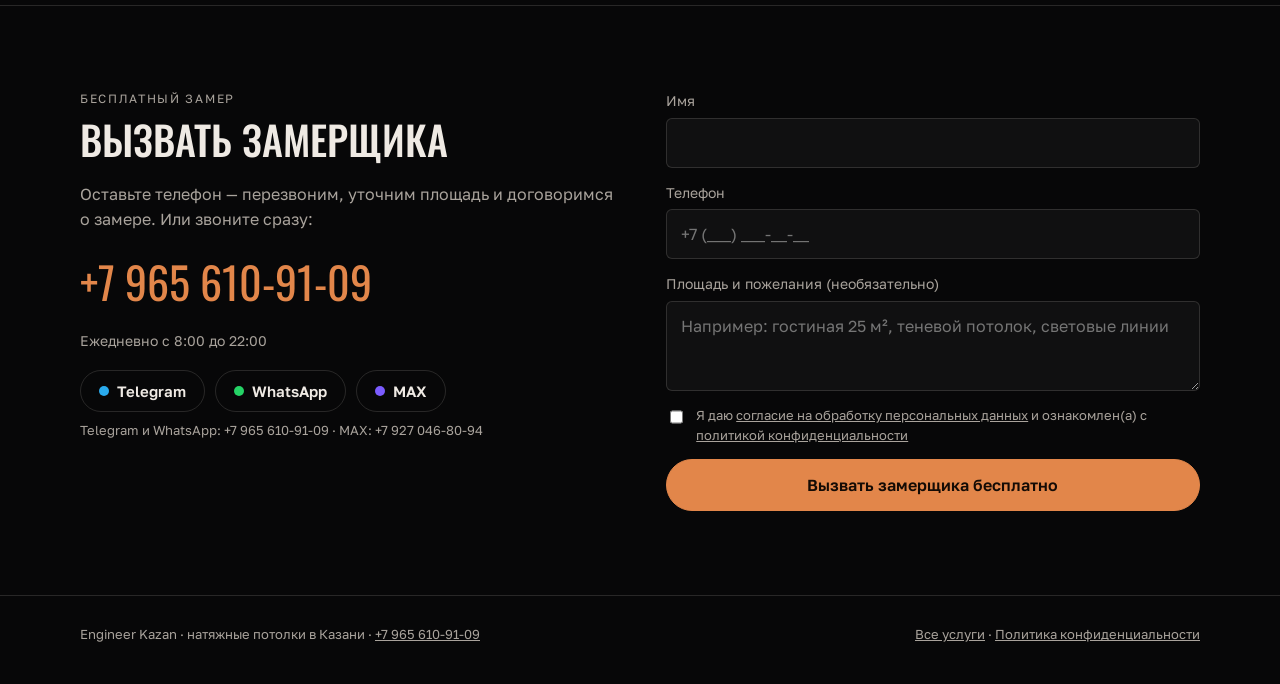
==== commit c9596b9c: "Премиальное предложение потолков, быстрый расчёт, без цены 14 000" ====
--- a/potolki.html
+++ b/potolki.html
@@ -3,11 +3,11 @@
 <head>
 <meta charset="utf-8">
 <meta name="viewport" content="width=device-width, initial-scale=1, viewport-fit=cover">
-<title>Натяжные потолки в Казани — комната 18 м² под ключ 14 000 ₽ | Engineer Kazan</title>
-<meta name="description" content="Натяжной потолок в комнату 18 м² под ключ за 14 000 ₽: полотно, профиль, 6 светильников и установка люстры. Замер бесплатно, монтаж за 1 день, договор и гарантия 1 год. Казань.">
+<title>Теневые и парящие потолки, световые линии в Казани — Engineer Kazan</title>
+<meta name="description" content="Теневые и парящие натяжные потолки, световые линии и треки в Казани. Делаем сами, без посредников. Бесплатный замер, цена фиксируется в договоре, гарантия 1 год.">
 <meta property="og:type" content="website">
-<meta property="og:title" content="Натяжные потолки в Казани — 14 000 ₽ за комнату 18 м²">
-<meta property="og:description" content="С материалом и 6 светильниками. Замер бесплатно, монтаж за 1 день, гарантия 1 год.">
+<meta property="og:title" content="Теневые и парящие потолки, световые линии в Казани">
+<meta property="og:description" content="Премиальные натяжные потолки под ключ. Бесплатный замер, договор, гарантия 1 год.">
 <meta property="og:image" content="https://engineerkazan.ru/img/ceil-track.jpg">
 <meta property="og:url" content="https://engineerkazan.ru/potolki.html">
 <meta property="og:locale" content="ru_RU">
@@ -17,10 +17,9 @@
 {
   "@context": "https://schema.org",
   "@type": "Service",
-  "name": "Натяжной потолок под ключ, комната 18 м²",
+  "name": "Теневые и парящие натяжные потолки, световые линии",
   "areaServed": {"@type": "City", "name": "Казань"},
-  "provider": {"@type": "HomeAndConstructionBusiness", "name": "Engineer Kazan", "telephone": "+7-965-610-91-09", "url": "https://engineerkazan.ru/"},
-  "offers": {"@type": "Offer", "price": "14000", "priceCurrency": "RUB"}
+  "provider": {"@type": "HomeAndConstructionBusiness", "name": "Engineer Kazan", "telephone": "+7-965-610-91-09", "url": "https://engineerkazan.ru/"}
 }
 </script>
 <link rel="preconnect" href="https://fonts.googleapis.com">
@@ -77,7 +76,7 @@
 .note{font-size:14px;color:var(--muted);margin-top:14px}
 
 /* Карточки */
-.cards{display:grid;grid-template-columns:repeat(3,minmax(0,1fr));gap:12px}
+.cards{display:grid;grid-template-columns:repeat(2,minmax(0,1fr));gap:12px}
 @media (max-width:860px){.cards{grid-template-columns:1fr}}
 .card{background:var(--glass);border:1px solid var(--line);border-radius:6px;padding:22px 20px;display:flex;flex-direction:column;gap:8px}
 .card p{margin:0;color:var(--muted);font-size:15px}
@@ -137,6 +136,19 @@
   h1,h2,h3{overflow-wrap:anywhere}
 }
 @media (max-width:299px){.tel{display:none}}
+/* Быстрый расчёт */
+.quiz{background:var(--glass);border:1px solid var(--accent);border-radius:8px;padding:clamp(18px,3vw,32px)}
+.q-progress{height:4px;background:var(--line);border-radius:4px;margin:6px 0 20px;overflow:hidden}
+.q-progress i{display:block;height:100%;width:25%;background:var(--accent);transition:width .3s}
+.q-step h3{font-size:clamp(20px,2.6vw,26px);margin-bottom:16px}
+.q-opts{display:grid;grid-template-columns:repeat(2,minmax(0,1fr));gap:10px}
+@media (max-width:560px){.q-opts{grid-template-columns:1fr}}
+.q-opts label{display:flex;align-items:center;gap:10px;border:1px solid var(--line);border-radius:6px;padding:14px;cursor:pointer;font-size:16px}
+.q-opts input{accent-color:var(--accent);width:18px;height:18px;flex:none}
+.q-opts label:has(input:checked){border-color:var(--accent);background:rgba(226,134,74,.1)}
+.q-nav{display:flex;gap:10px;margin-top:18px;flex-wrap:wrap}
+.q-nav .back{background:none;border:1px solid var(--line);color:var(--ink)}
+.q-final{display:grid;gap:12px;max-width:520px}
 footer{border-top:1px solid var(--line);padding:28px 0 40px;font-size:13px;color:var(--muted)}
 footer .wrap{display:flex;flex-wrap:wrap;gap:8px 20px;justify-content:space-between}
 
@@ -168,17 +180,18 @@
     <div class="wrap hero-grid">
       <div>
         <div class="mono">Натяжные потолки в Казани</div>
-        <h1 style="margin-top:12px">Натяжной потолок в комнату за 1 день</h1>
-        <div class="price">14 000 ₽<small>комната 18 м² под ключ — всё с материалом</small></div>
+        <h1 style="margin-top:12px">Теневые и парящие потолки, световые линии</h1>
+        <p style="color:var(--muted);font-size:18px;margin:16px 0 0">Потолки, которые делают интерьер дорогим: ровная тень у стены вместо плинтуса, мягкая подсветка по периметру, встроенные линии света и треки. Делаем сами, без посредников.</p>
+        <div class="price" style="font-size:clamp(28px,4.5vw,40px)">Цена — после бесплатного замера<small>фиксируем в договоре, после подписания не растёт</small></div>
         <ul class="incl">
-          <li>Полотно: матовое, сатиновое или глянцевое</li>
-          <li>Профиль по периметру</li>
-          <li>6 светильников и установка люстры</li>
-          <li>Монтаж и уборка после работы</li>
+          <li>Замер, подбор света и материалов — бесплатно</li>
+          <li>Полотна матовые, сатиновые, глянцевые</li>
+          <li>Монтаж под ключ: профиль, свет, уборка</li>
+          <li>Договор и гарантия 1 год</li>
         </ul>
         <div class="actions">
-          <a class="btn" href="tel:+79656109109">Позвонить</a>
-          <a class="btn ghost" href="#zamer">Бесплатный замер</a>
+          <a class="btn" href="#raschet">Узнать стоимость</a>
+          <a class="btn ghost" href="tel:+79656109109">Позвонить</a>
         </div>
         <div class="badges"><span>Замер бесплатно</span><span>Договор</span><span>Гарантия 1 год</span><span>Цена не растёт</span></div>
       </div>
@@ -203,11 +216,12 @@
 
   <section>
     <div class="wrap">
-      <h2>Что ещё делаем</h2>
+      <h2>Что делаем</h2>
       <div class="cards">
         <div class="card"><h3>Световые линии</h3><p>Встроенные линии света в потолке — вместо люстры или вместе с ней.</p><span class="p">Цена — по замеру</span></div>
         <div class="card"><h3>Парящий потолок</h3><p>Подсветка по периметру: потолок будто висит в воздухе.</p><span class="p">Цена — по замеру</span></div>
         <div class="card"><h3>Теневой профиль и треки</h3><p>Ровная тёмная линия у стены без плинтуса, трековые светильники.</p><span class="p">Цена — по замеру</span></div>
+        <div class="card"><h3>Классический потолок</h3><p>Матовое, сатиновое или глянцевое полотно со светильниками и люстрой.</p><span class="p">Цена — по замеру</span></div>
       </div>
     </div>
   </section>
@@ -221,6 +235,71 @@
         <div class="card"><h3>Договор</h3><p>Фиксируем цену и срок. Цена после договора не растёт.</p></div>
         <div class="card"><h3>Монтаж за 1 день</h3><p>Комната — за несколько часов, без пыли. Убираем за собой.</p></div>
       </div>
+    </div>
+  </section>
+
+  <section id="raschet">
+    <div class="wrap">
+      <div class="mono">Быстрый расчёт</div>
+      <h2 style="margin-top:10px">Узнайте стоимость вашего потолка</h2>
+      <p style="color:var(--muted);margin-top:-8px">4 вопроса, меньше минуты. Посчитаем и перезвоним с ценой — бесплатно и без обязательств.</p>
+      <form class="quiz" id="quizForm" novalidate>
+        <div class="q-progress"><i id="qBar"></i></div>
+        <div class="q-step" data-step="1">
+          <h3>1. Какой потолок нужен?</h3>
+          <div class="q-opts">
+            <label><input type="radio" name="q1" value="Теневой">Теневой (без плинтуса)</label>
+            <label><input type="radio" name="q1" value="Парящий с подсветкой">Парящий с подсветкой</label>
+            <label><input type="radio" name="q1" value="Со световыми линиями">Со световыми линиями</label>
+            <label><input type="radio" name="q1" value="Классический">Классический</label>
+            <label><input type="radio" name="q1" value="Не знаю, нужна консультация">Не знаю, нужна консультация</label>
+          </div>
+        </div>
+        <div class="q-step" data-step="2" hidden>
+          <h3>2. Какая площадь?</h3>
+          <div class="q-opts">
+            <label><input type="radio" name="q2" value="12–20 м²">12–20 м²</label>
+            <label><input type="radio" name="q2" value="20–40 м²">20–40 м²</label>
+            <label><input type="radio" name="q2" value="40–70 м²">40–70 м²</label>
+            <label><input type="radio" name="q2" value="Больше 70 м² / вся квартира или дом">Больше 70 м² / вся квартира или дом</label>
+            <label><input type="radio" name="q2" value="Не знаю">Не знаю</label>
+          </div>
+        </div>
+        <div class="q-step" data-step="3" hidden>
+          <h3>3. Какой нужен свет?</h3>
+          <div class="q-opts">
+            <label><input type="radio" name="q3" value="Точечные светильники и люстра">Точечные светильники и люстра</label>
+            <label><input type="radio" name="q3" value="Световые линии">Световые линии</label>
+            <label><input type="radio" name="q3" value="Трековые светильники">Трековые светильники</label>
+            <label><input type="radio" name="q3" value="Подсветка по периметру">Подсветка по периметру</label>
+            <label><input type="radio" name="q3" value="Пока не знаю">Пока не знаю</label>
+          </div>
+        </div>
+        <div class="q-step" data-step="4" hidden>
+          <h3>4. Когда планируете?</h3>
+          <div class="q-opts">
+            <label><input type="radio" name="q4" value="В ближайшие 2 недели">В ближайшие 2 недели</label>
+            <label><input type="radio" name="q4" value="В течение месяца">В течение месяца</label>
+            <label><input type="radio" name="q4" value="Идёт ремонт, позже">Идёт ремонт, позже</label>
+            <label><input type="radio" name="q4" value="Просто узнаю цену">Просто узнаю цену</label>
+          </div>
+        </div>
+        <div class="q-step" data-step="5" hidden>
+          <h3>Куда прислать расчёт?</h3>
+          <div class="q-final">
+            <p hidden><label>Не заполняйте: <input type="checkbox" name="botcheck" tabindex="-1" autocomplete="off"></label></p>
+            <label class="f">Имя<input type="text" id="qnm" autocomplete="given-name"></label>
+            <label class="f">Телефон<input type="tel" id="qph" inputmode="tel" autocomplete="tel" placeholder="+7 (___) ___-__-__" maxlength="18"></label>
+            <label class="agree"><input type="checkbox" id="qpd"><span>Я даю <a href="consent.html" target="_blank">согласие на обработку персональных данных</a> и ознакомлен(а) с <a href="privacy.html" target="_blank">политикой конфиденциальности</a></span></label>
+          </div>
+        </div>
+        <div class="q-nav">
+          <button class="btn back" type="button" id="qBack" hidden>Назад</button>
+          <button class="btn" type="button" id="qNext">Далее</button>
+          <button class="btn" type="submit" id="qSend" hidden>Получить расчёт</button>
+        </div>
+        <p class="ok" id="qok" hidden></p>
+      </form>
     </div>
   </section>
 
@@ -254,8 +333,8 @@
   <section>
     <div class="wrap">
       <h2>Частые вопросы</h2>
-      <details><summary>Что входит в 14 000 ₽?</summary><p>Комната 18 м² под ключ: полотно, профиль по периметру, 6 светильников, установка люстры, монтаж и уборка. Всё с материалом, без доплат.</p></details>
-      <details><summary>А если комната больше или меньше?</summary><p>Посчитаем точно на бесплатном замере. Позвоните и скажите площадь — назовём примерную цену сразу по телефону.</p></details>
+      <details><summary>Сколько стоит?</summary><p>Зависит от площади, типа потолка и света. Ответьте на 4 вопроса в «Быстром расчёте» или позвоните — сориентируем по телефону, а точную цену назовём после бесплатного замера и зафиксируем в договоре.</p></details>
+      <details><summary>Чем теневой потолок отличается от обычного?</summary><p>У обычного потолка у стены стоит пластиковая вставка или плинтус. У теневого — ровная тёмная щель, потолок выглядит аккуратно и дорого. Парящий — с подсветкой по периметру, будто висит в воздухе.</p></details>
       <details><summary>Сколько длится монтаж?</summary><p>Одна комната — несколько часов. Полотно изготавливаем после замера, монтаж в удобный вам день.</p></details>
       <details><summary>Какая гарантия?</summary><p>Работаем по договору, гарантия 1 год.</p></details>
       <details><summary>Куда выезжаете?</summary><p>По всей Казани. Работаем каждый день с 8:00 до 22:00.</p></details>
@@ -281,7 +360,7 @@
         <p hidden><label>Не заполняйте: <input type="checkbox" name="botcheck" tabindex="-1" autocomplete="off"></label></p>
         <label class="f">Имя<input type="text" id="nm" autocomplete="given-name" required></label>
         <label class="f">Телефон<input type="tel" id="ph" inputmode="tel" autocomplete="tel" placeholder="+7 (___) ___-__-__" maxlength="18" required></label>
-        <label class="f">Площадь и пожелания (необязательно)<textarea id="cm" placeholder="Например: спальня 15 м², матовый, 6 светильников"></textarea></label>
+        <label class="f">Площадь и пожелания (необязательно)<textarea id="cm" placeholder="Например: гостиная 25 м², теневой потолок, световые линии"></textarea></label>
         <label class="agree"><input type="checkbox" id="pd" required><span>Я даю <a href="consent.html" target="_blank">согласие на обработку персональных данных</a> и ознакомлен(а) с <a href="privacy.html" target="_blank">политикой конфиденциальности</a></span></label>
         <button class="btn" type="submit">Вызвать замерщика бесплатно</button>
         <p class="ok" id="ok" hidden></p>
@@ -297,7 +376,7 @@
   </div>
 </footer>
 
-<div class="callbar"><a class="c1" href="tel:+79656109109">Позвонить</a><a class="c2" href="#zamer">Бесплатный замер</a></div>
+<div class="callbar"><a class="c1" href="tel:+79656109109">Позвонить</a><a class="c2" href="#raschet">Узнать цену</a></div>
 
 <script>
 /* Яндекс Метрика (тот же счётчик, что на основном сайте) */
@@ -361,6 +440,53 @@
     .catch(function(){ok.textContent='Не удалось отправить заявку. Позвоните нам: +7 965 610-91-09.';})
     .then(function(){btn.disabled=false;});
 });
+
+/* Быстрый расчёт: ответы и телефон уходят на почту, цены на сайте не показываются */
+(function(){
+  var f=document.getElementById('quizForm');if(!f)return;
+  var steps=[].slice.call(f.querySelectorAll('.q-step')),cur=0,opened=Date.now();
+  var next=document.getElementById('qNext'),back=document.getElementById('qBack'),send=document.getElementById('qSend'),bar=document.getElementById('qBar'),ok=document.getElementById('qok');
+  var qph=document.getElementById('qph');
+  qph.addEventListener('input',function(){qph.value=phoneFormat(phoneDigits(qph.value));});
+  qph.addEventListener('focus',function(){if(!qph.value)qph.value='+7';});
+  qph.addEventListener('blur',function(){if(qph.value==='+7')qph.value='';});
+  function show(i){
+    cur=i;steps.forEach(function(s,k){s.hidden=k!==i;});
+    back.hidden=i===0;next.hidden=i===steps.length-1;send.hidden=i!==steps.length-1;
+    bar.style.width=Math.round((i+1)/steps.length*100)+'%';ok.hidden=true;
+    if(i===1)goal('quiz_start');
+  }
+  function answered(i){var q=steps[i].querySelector('input[type=radio]');return !q||!!f.querySelector('input[name="'+q.name+'"]:checked');}
+  next.addEventListener('click',function(){if(!answered(cur)){ok.textContent='Выберите один из вариантов.';ok.hidden=false;return;}show(cur+1);});
+  back.addEventListener('click',function(){show(cur-1);});
+  f.addEventListener('change',function(e){if(e.target.type==='radio'&&cur<steps.length-1)setTimeout(function(){show(cur+1);},250);});
+  f.addEventListener('submit',function(e){
+    e.preventDefault();
+    var nm=document.getElementById('qnm').value.trim(),ph=phoneDigits(qph.value);
+    if(!nm){ok.textContent='Укажите имя.';ok.hidden=false;return;}
+    if(!phoneValid(ph)){ok.textContent='Проверьте номер телефона: нужен российский номер из 11 цифр.';ok.hidden=false;return;}
+    if(!document.getElementById('qpd').checked){ok.textContent='Отметьте согласие на обработку персональных данных.';ok.hidden=false;return;}
+    if(Date.now()-opened<4000||f.botcheck.checked){ok.textContent='Спасибо! Посчитаем и перезвоним.';ok.hidden=false;return;}
+    var v=function(n){var x=f.querySelector('input[name="'+n+'"]:checked');return x?x.value:'';};
+    send.disabled=true;ok.textContent='Отправляем…';ok.hidden=false;
+    var data={
+      access_key:'83f66aa9-b4dc-42be-94de-97bebb11f67a',
+      subject:'Расчёт потолка: '+nm+' — '+v('q1')+', '+v('q2'),
+      from_name:'Сайт Engineer Kazan — быстрый расчёт',
+      botcheck:false,
+      'Имя':nm,'Телефон':phoneFormat(ph),
+      'Тип потолка':v('q1'),'Площадь':v('q2'),'Свет':v('q3'),'Когда':v('q4'),
+      'Согласие на обработку ПД':'да',
+      'Источник':(function(){try{return sessionStorage.getItem('ek-src')||'';}catch(e){return '';}})()
+    };
+    fetch('https://api.web3forms.com/submit',{method:'POST',headers:{'Content-Type':'application/json','Accept':'application/json'},body:JSON.stringify(data)})
+      .then(function(r){return r.json().then(function(j){if(!r.ok||!j.success)throw 0;});})
+      .then(function(){ok.textContent='Спасибо! Посчитаем стоимость и перезвоним в ближайшее время.';goal('quiz');goal('lead');f.reset();show(0);ok.hidden=false;ok.textContent='Спасибо! Посчитаем стоимость и перезвоним в ближайшее время.';})
+      .catch(function(){ok.textContent='Не удалось отправить. Позвоните нам: +7 965 610-91-09.';})
+      .then(function(){send.disabled=false;});
+  });
+  show(0);
+})();
 </script>
 </body>
 </html>
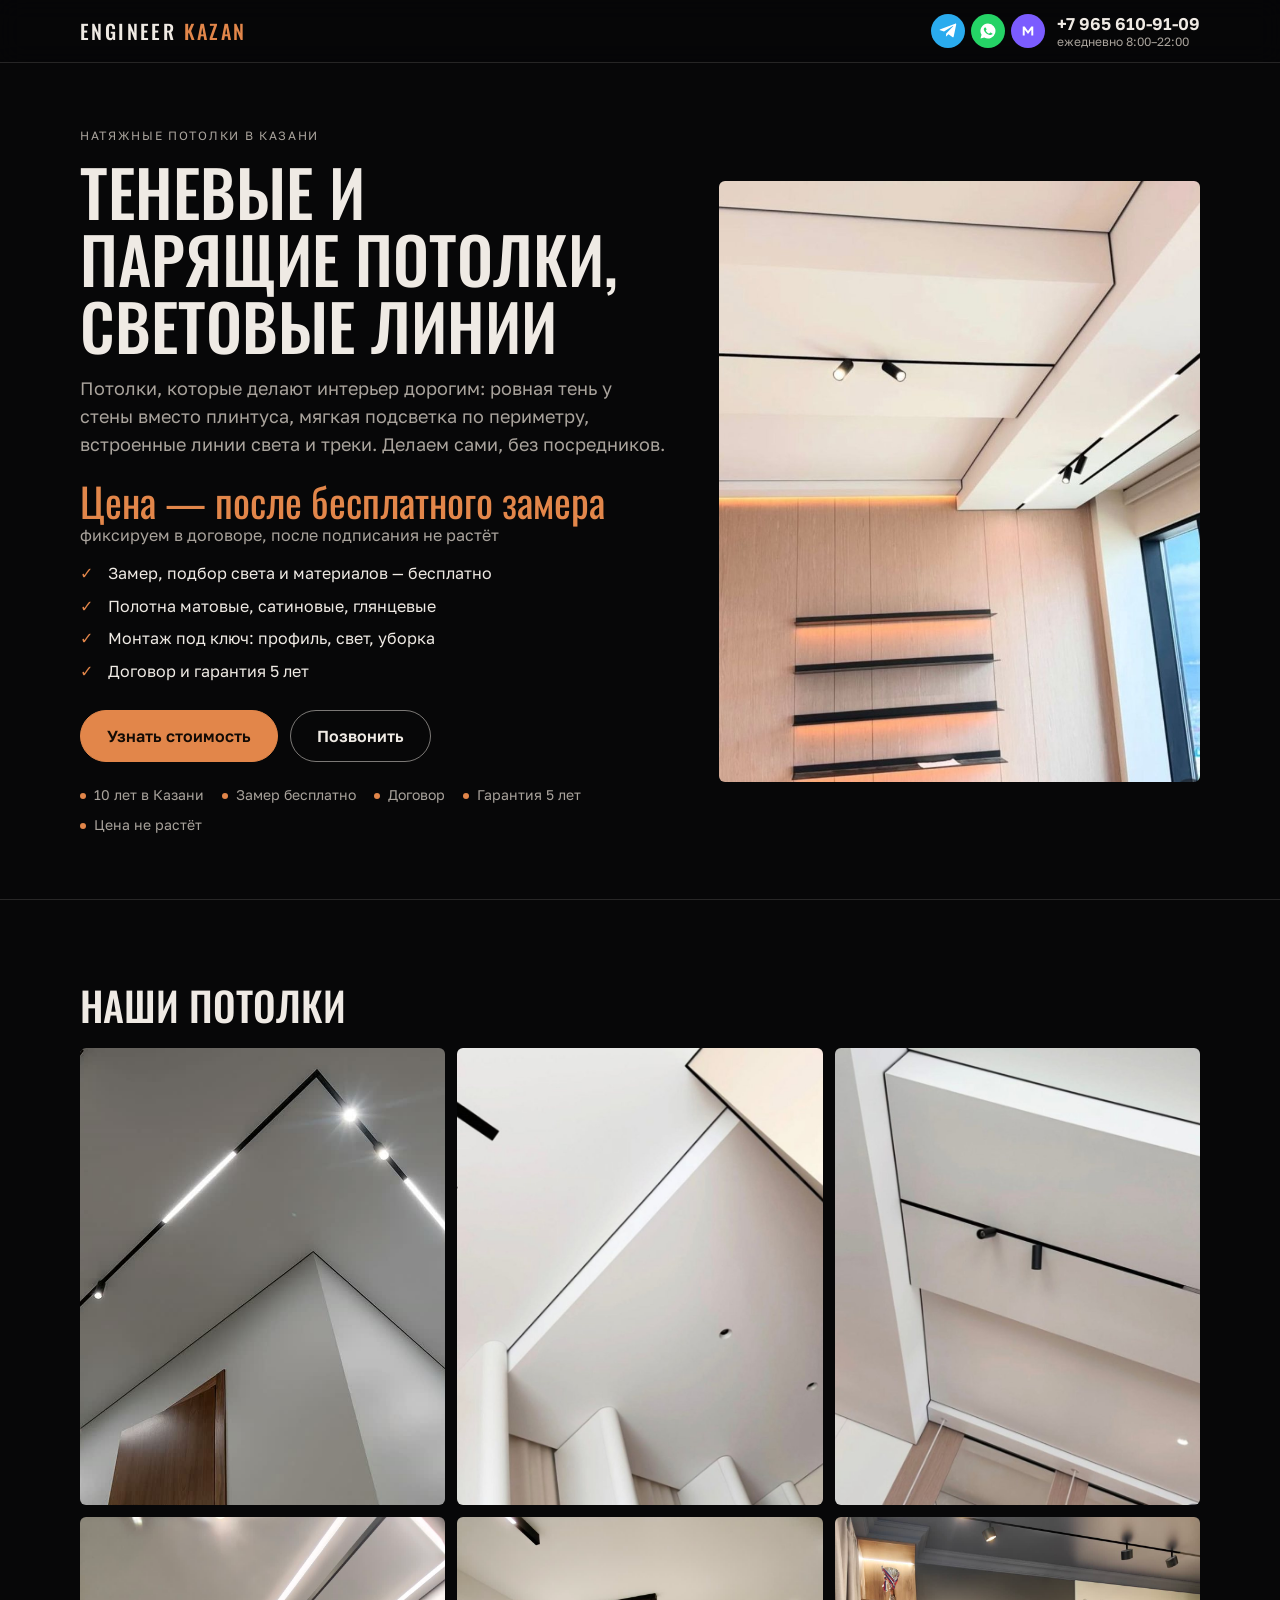
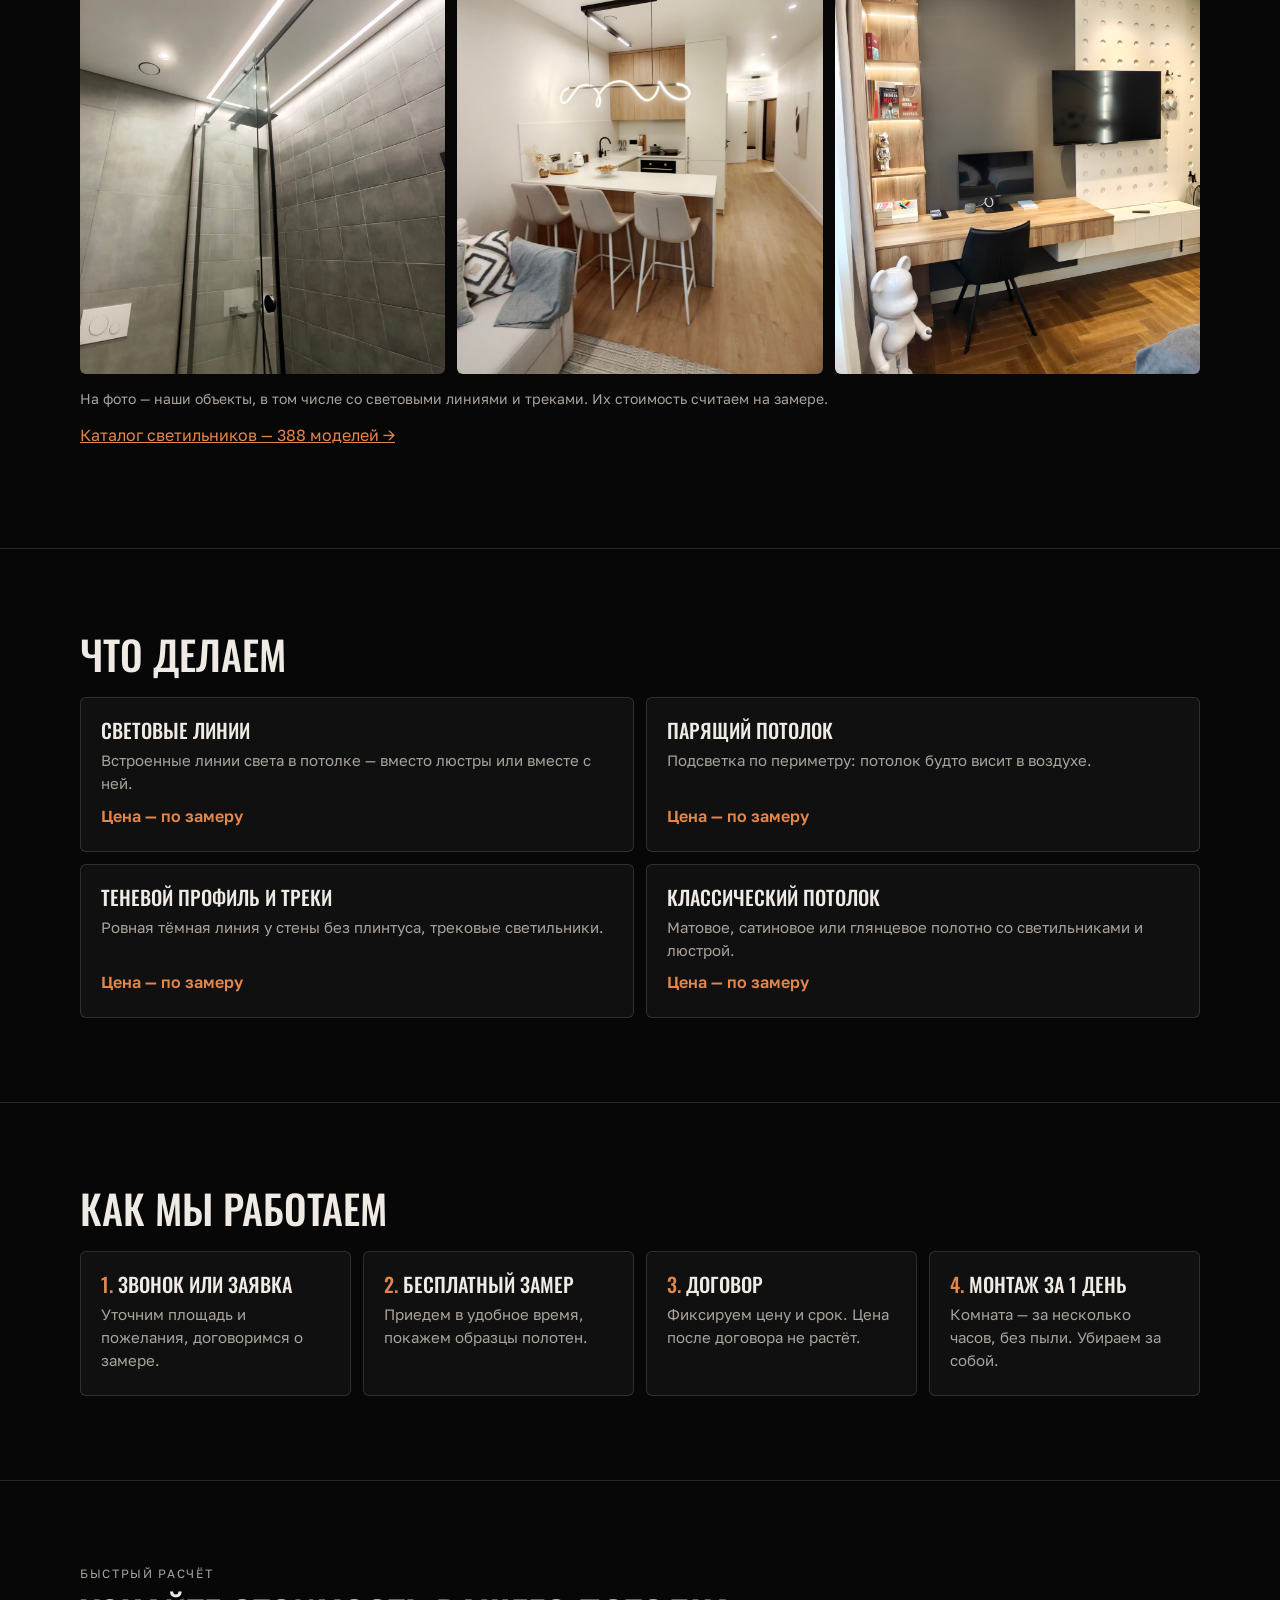
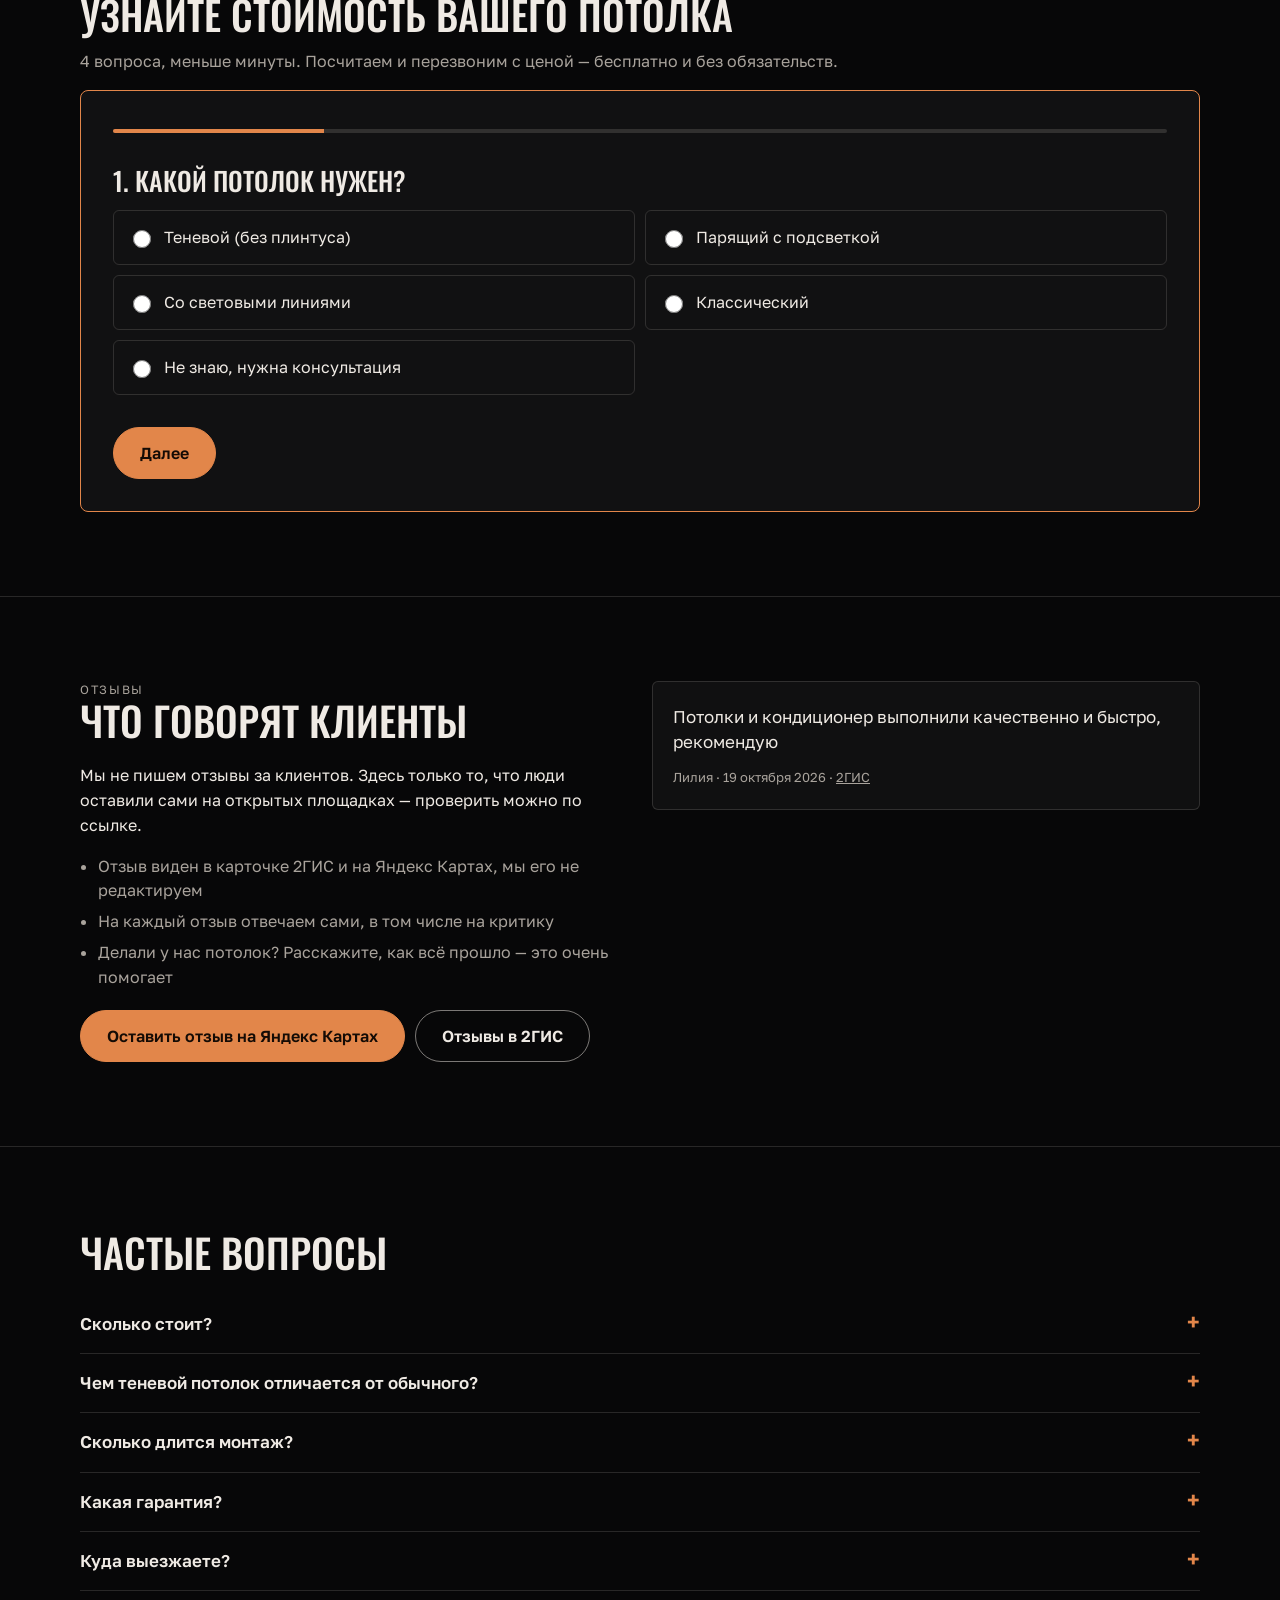
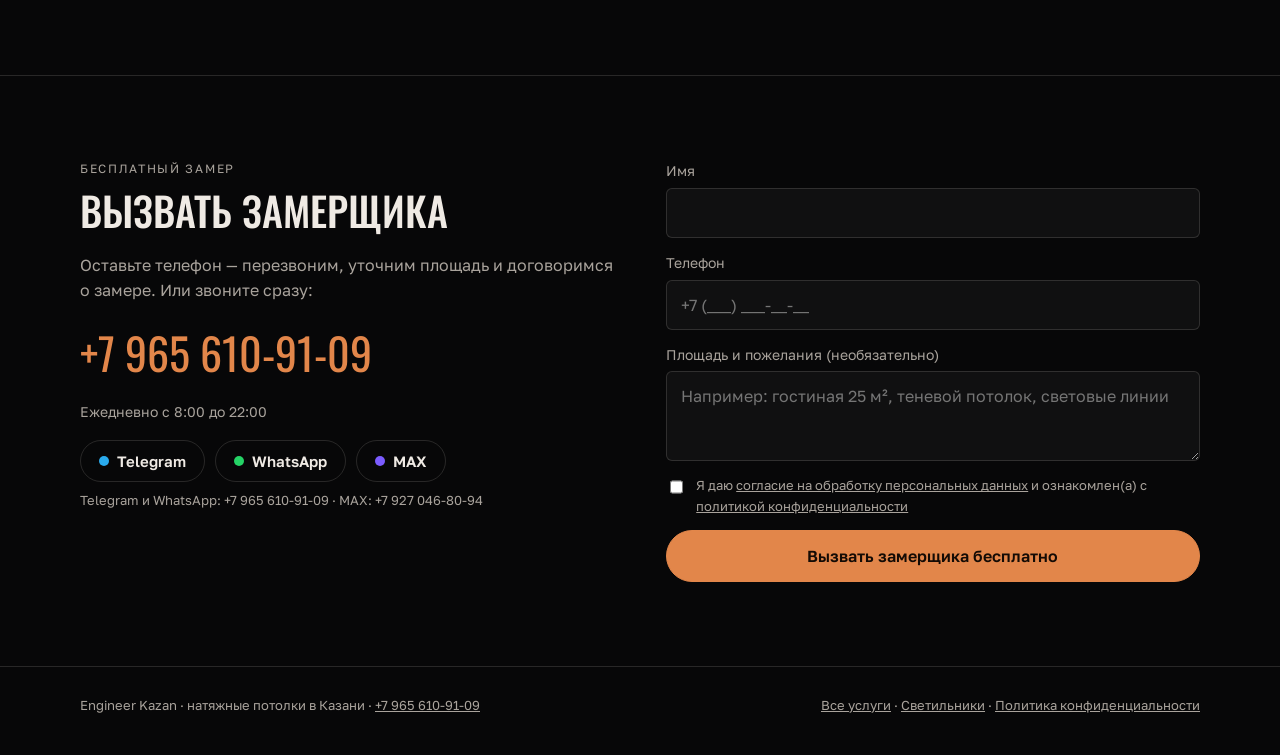
==== commit 1a2b1c78: "Каталог светильников, гарантия 5 лет, 10 лет в Казани Co-Authored-By: Claude Opus 5.5 <noreply@anthr" ====
--- a/potolki.html
+++ b/potolki.html
@@ -4,10 +4,10 @@
 <meta charset="utf-8">
 <meta name="viewport" content="width=device-width, initial-scale=1, viewport-fit=cover">
 <title>Теневые и парящие потолки, световые линии в Казани — Engineer Kazan</title>
-<meta name="description" content="Теневые и парящие натяжные потолки, световые линии и треки в Казани. Делаем сами, без посредников. Бесплатный замер, цена фиксируется в договоре, гарантия 1 год.">
+<meta name="description" content="Теневые и парящие натяжные потолки, световые линии и треки в Казани. Делаем сами, без посредников. Бесплатный замер, цена фиксируется в договоре, гарантия 5 лет.">
 <meta property="og:type" content="website">
 <meta property="og:title" content="Теневые и парящие потолки, световые линии в Казани">
-<meta property="og:description" content="Премиальные натяжные потолки под ключ. Бесплатный замер, договор, гарантия 1 год.">
+<meta property="og:description" content="Премиальные натяжные потолки под ключ. Бесплатный замер, договор, гарантия 5 лет.">
 <meta property="og:image" content="https://engineerkazan.ru/img/ceil-track.jpg">
 <meta property="og:url" content="https://engineerkazan.ru/potolki.html">
 <meta property="og:locale" content="ru_RU">
@@ -187,13 +187,13 @@
           <li>Замер, подбор света и материалов — бесплатно</li>
           <li>Полотна матовые, сатиновые, глянцевые</li>
           <li>Монтаж под ключ: профиль, свет, уборка</li>
-          <li>Договор и гарантия 1 год</li>
+          <li>Договор и гарантия 5 лет</li>
         </ul>
         <div class="actions">
           <a class="btn" href="#raschet">Узнать стоимость</a>
           <a class="btn ghost" href="tel:+79656109109">Позвонить</a>
         </div>
-        <div class="badges"><span>Замер бесплатно</span><span>Договор</span><span>Гарантия 1 год</span><span>Цена не растёт</span></div>
+        <div class="badges"><span>10 лет в Казани</span><span>Замер бесплатно</span><span>Договор</span><span>Гарантия 5 лет</span><span>Цена не растёт</span></div>
       </div>
       <div class="hero-photo"><img src="img/ceil-track.jpg" alt="Натяжной потолок с трековыми светильниками и световыми линиями"></div>
     </div>
@@ -211,6 +211,7 @@
         <img src="img/bedroom.jpg" alt="Натяжной потолок в детской с трековым светом" loading="lazy">
       </div>
       <p class="note">На фото — наши объекты, в том числе со световыми линиями и треками. Их стоимость считаем на замере.</p>
+      <p style="margin-top:14px"><a href="svetilniki.html" style="color:var(--accent)">Каталог светильников — 388 моделей →</a></p>
     </div>
   </section>
 
@@ -336,7 +337,7 @@
       <details><summary>Сколько стоит?</summary><p>Зависит от площади, типа потолка и света. Ответьте на 4 вопроса в «Быстром расчёте» или позвоните — сориентируем по телефону, а точную цену назовём после бесплатного замера и зафиксируем в договоре.</p></details>
       <details><summary>Чем теневой потолок отличается от обычного?</summary><p>У обычного потолка у стены стоит пластиковая вставка или плинтус. У теневого — ровная тёмная щель, потолок выглядит аккуратно и дорого. Парящий — с подсветкой по периметру, будто висит в воздухе.</p></details>
       <details><summary>Сколько длится монтаж?</summary><p>Одна комната — несколько часов. Полотно изготавливаем после замера, монтаж в удобный вам день.</p></details>
-      <details><summary>Какая гарантия?</summary><p>Работаем по договору, гарантия 1 год.</p></details>
+      <details><summary>Какая гарантия?</summary><p>Работаем по договору, гарантия 5 лет.</p></details>
       <details><summary>Куда выезжаете?</summary><p>По всей Казани. Работаем каждый день с 8:00 до 22:00.</p></details>
     </div>
   </section>
@@ -372,7 +373,7 @@
 <footer>
   <div class="wrap">
     <span>Engineer Kazan · натяжные потолки в Казани · <a href="tel:+79656109109">+7 965 610-91-09</a></span>
-    <span><a href="index.html">Все услуги</a> · <a href="privacy.html">Политика конфиденциальности</a></span>
+    <span><a href="index.html">Все услуги</a> · <a href="svetilniki.html">Светильники</a> · <a href="privacy.html">Политика конфиденциальности</a></span>
   </div>
 </footer>
 
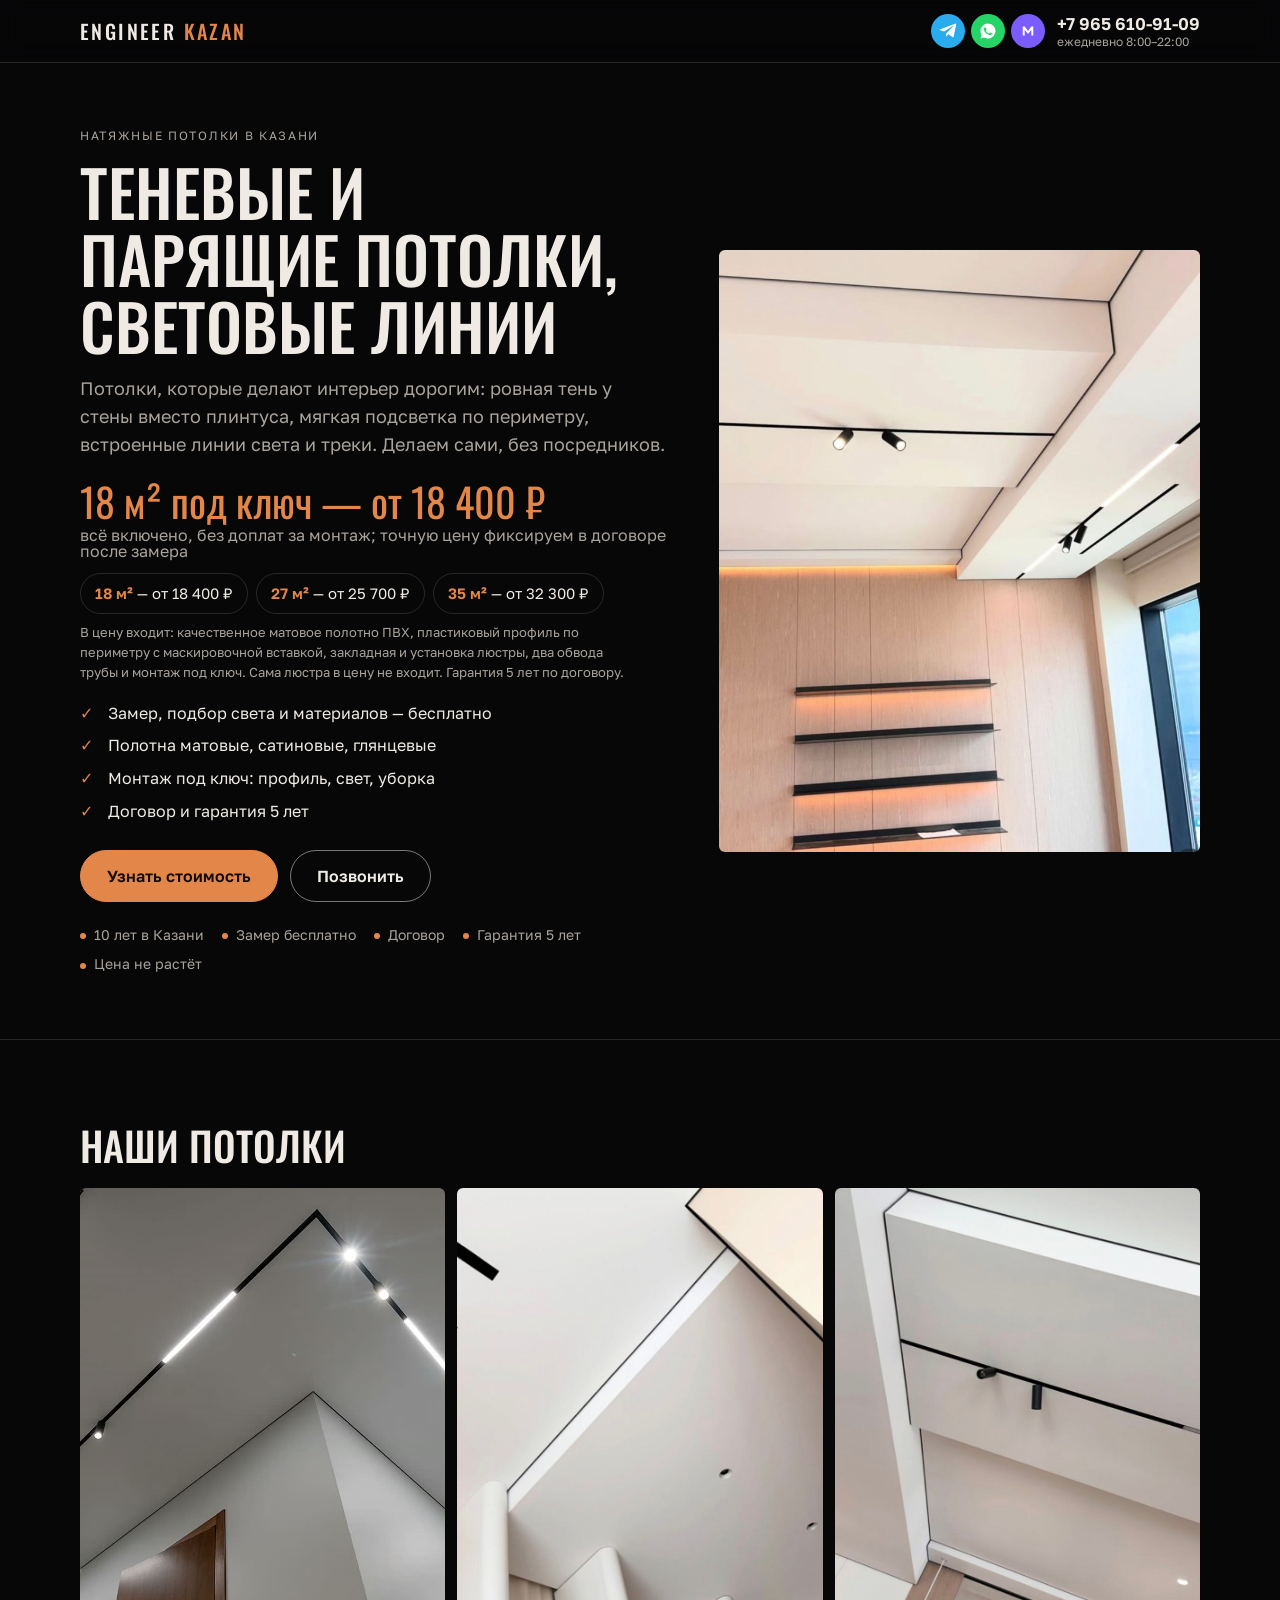
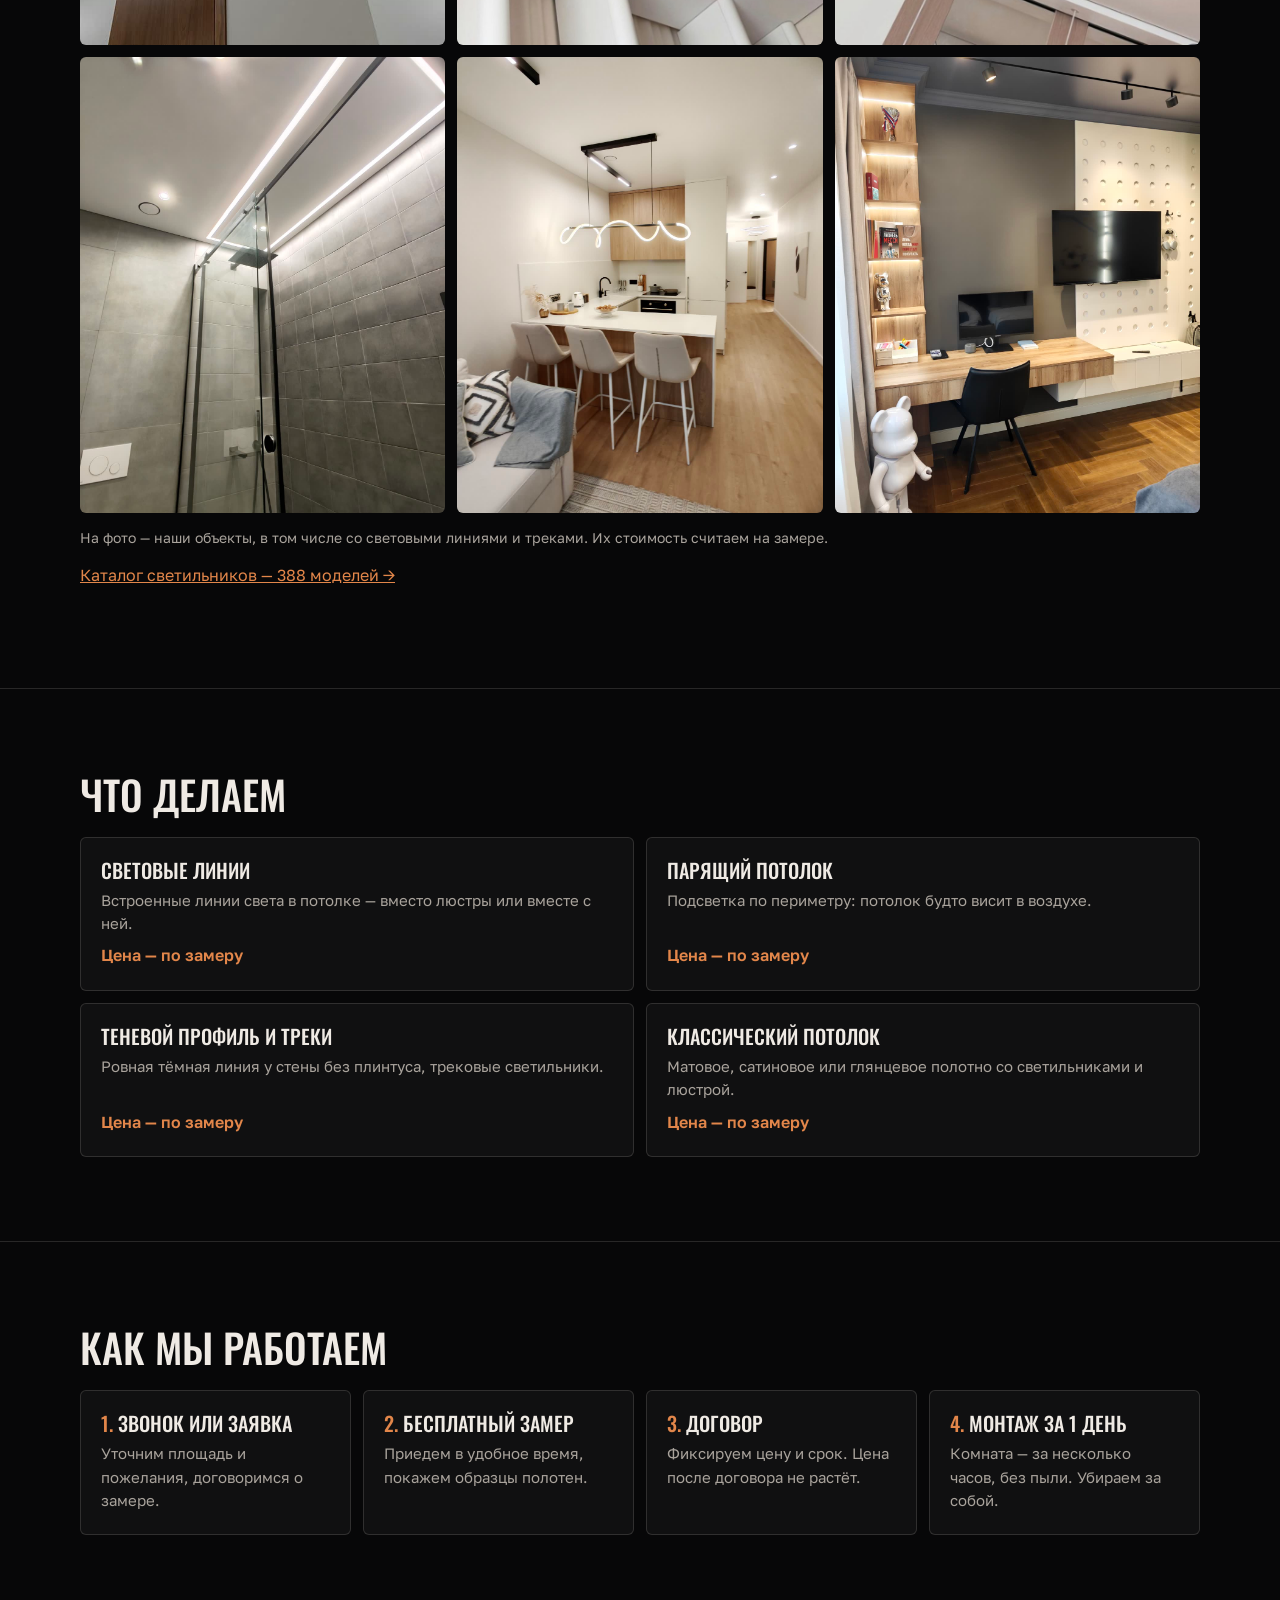
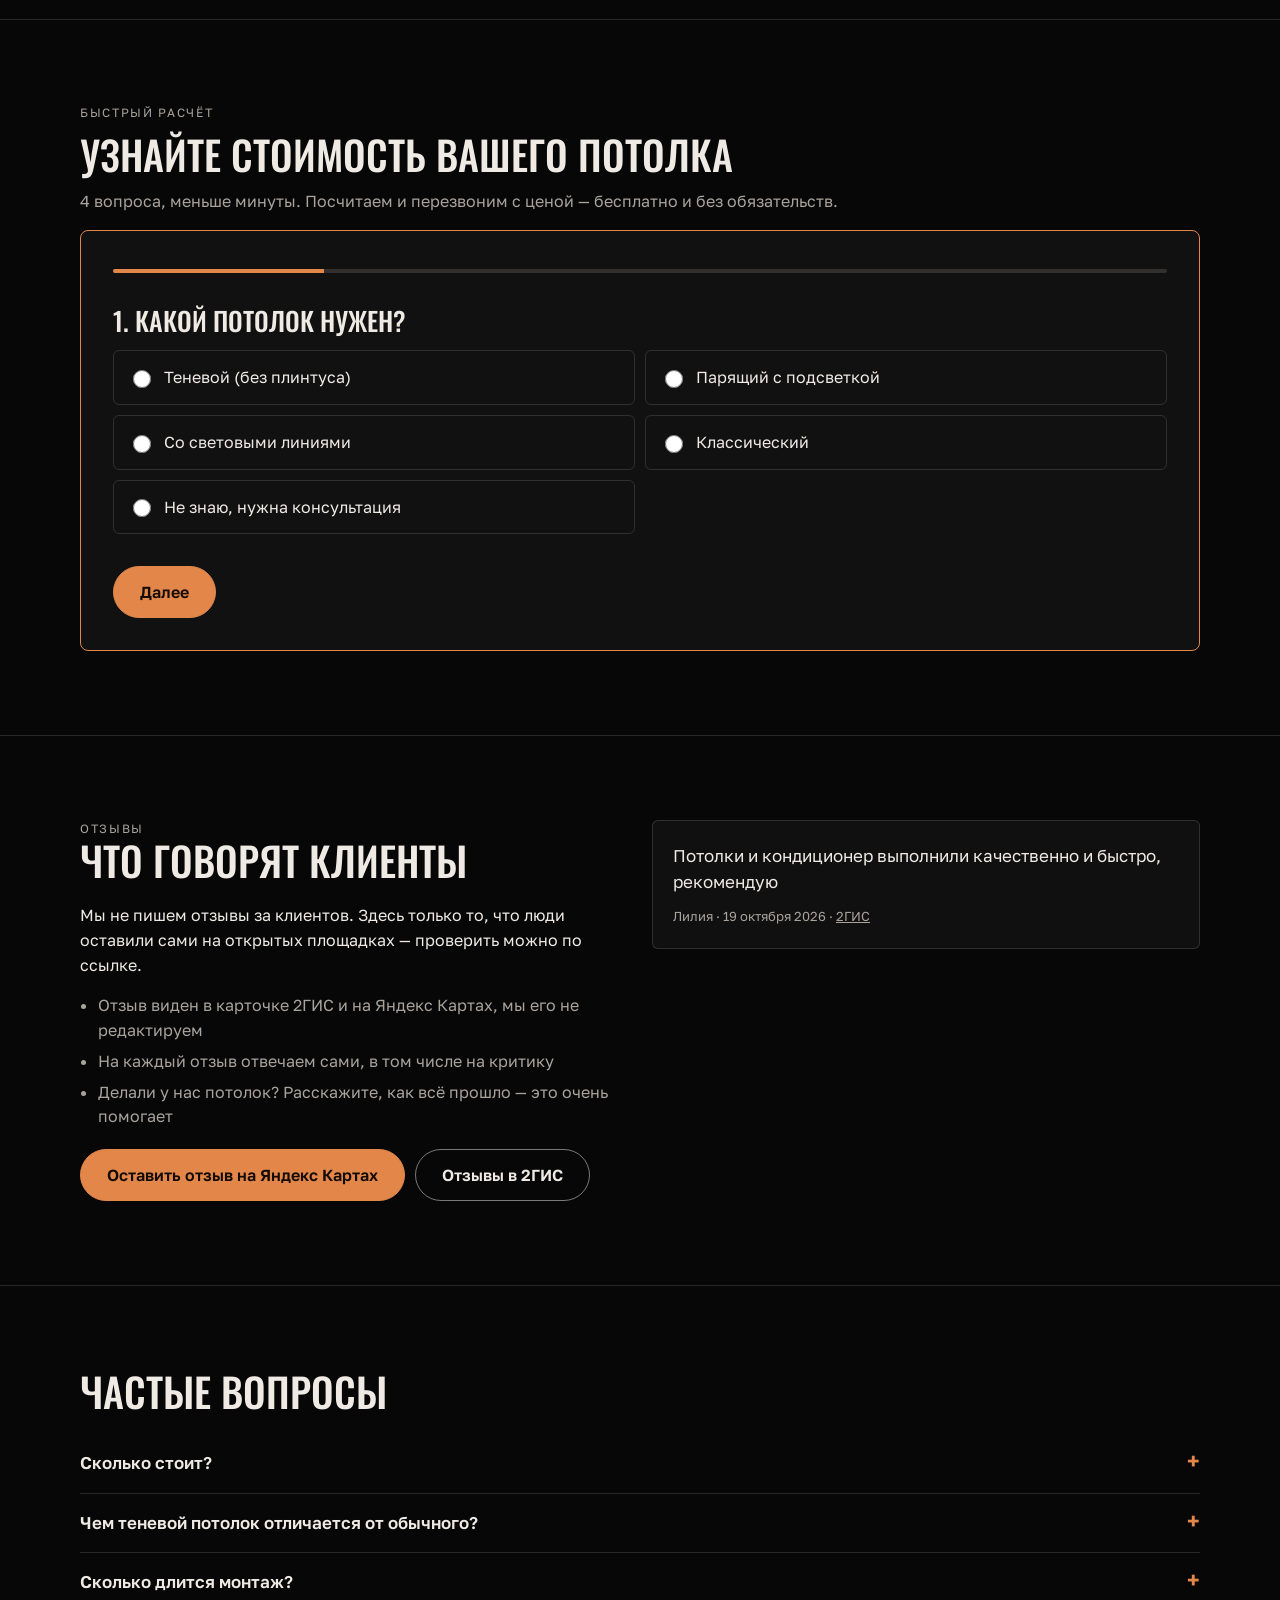
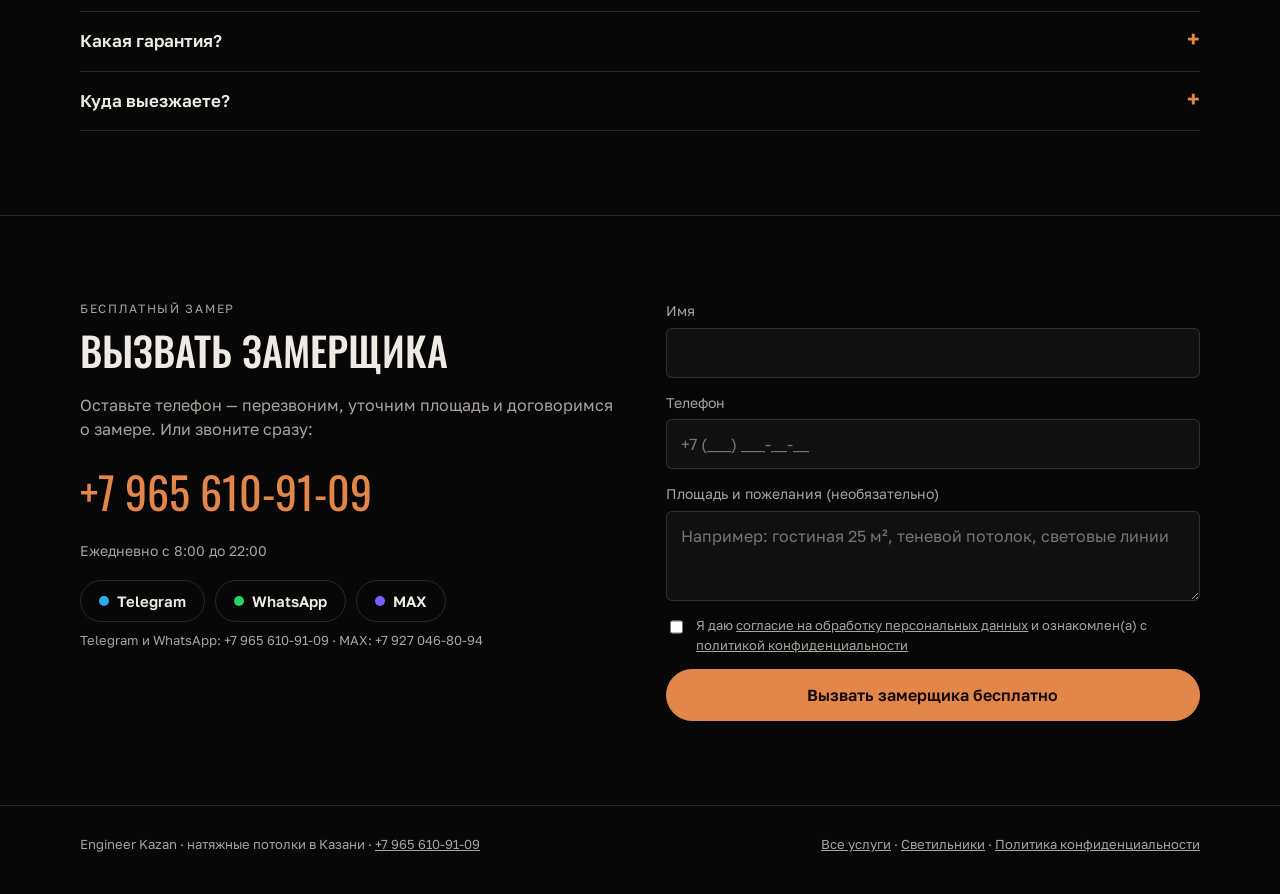
==== commit 729364fc: "Цены-примеры потолков под ключ Co-Authored-By: Claude Opus 5.5 <noreply@anthropic.com>" ====
--- a/potolki.html
+++ b/potolki.html
@@ -4,7 +4,7 @@
 <meta charset="utf-8">
 <meta name="viewport" content="width=device-width, initial-scale=1, viewport-fit=cover">
 <title>Теневые и парящие потолки, световые линии в Казани — Engineer Kazan</title>
-<meta name="description" content="Теневые и парящие натяжные потолки, световые линии и треки в Казани. Делаем сами, без посредников. Бесплатный замер, цена фиксируется в договоре, гарантия 5 лет.">
+<meta name="description" content="Теневые и парящие натяжные потолки, световые линии и треки в Казани. Делаем сами, без посредников. Потолок 18 м² под ключ — от 18 400 ₽. Бесплатный замер, договор, гарантия 5 лет.">
 <meta property="og:type" content="website">
 <meta property="og:title" content="Теневые и парящие потолки, световые линии в Казани">
 <meta property="og:description" content="Премиальные натяжные потолки под ключ. Бесплатный замер, договор, гарантия 5 лет.">
@@ -19,7 +19,7 @@
   "@type": "Service",
   "name": "Теневые и парящие натяжные потолки, световые линии",
   "areaServed": {"@type": "City", "name": "Казань"},
-  "provider": {"@type": "HomeAndConstructionBusiness", "name": "Engineer Kazan", "telephone": "+7-965-610-91-09", "url": "https://engineerkazan.ru/"}
+  "provider": {"@type": "HomeAndConstructionBusiness", "name": "Engineer Kazan", "telephone": "+7-965-610-91-09", "url": "https://engineerkazan.ru/", "openingHours": "Mo-Su 08:00-22:00", "address": {"@type": "PostalAddress", "addressLocality": "Казань", "addressCountry": "RU"}}
 }
 </script>
 <link rel="preconnect" href="https://fonts.googleapis.com">
@@ -61,6 +61,10 @@
 @media (max-width:860px){.hero-grid{grid-template-columns:1fr}}
 .price{margin:22px 0 6px;font-family:var(--f-display);font-size:clamp(44px,7vw,72px);line-height:1;color:var(--accent)}
 .price small{font-family:var(--f-body);font-size:16px;color:var(--muted);display:block;margin-top:6px}
+.prices{list-style:none;padding:0;margin:14px 0 8px;display:flex;flex-wrap:wrap;gap:8px}
+.prices li{border:1px solid var(--line);border-radius:999px;padding:8px 14px;font-size:15px;white-space:nowrap}
+.prices b{color:var(--accent);font-weight:600}
+.prices-note{font-size:13px;color:var(--muted);margin:0 0 6px;max-width:560px}
 .incl{list-style:none;padding:0;margin:18px 0 26px;display:grid;gap:8px}
 .incl li{padding-left:28px;position:relative}
 .incl li::before{content:"✓";position:absolute;left:0;top:0;color:var(--accent);font-weight:700}
@@ -182,7 +186,13 @@
         <div class="mono">Натяжные потолки в Казани</div>
         <h1 style="margin-top:12px">Теневые и парящие потолки, световые линии</h1>
         <p style="color:var(--muted);font-size:18px;margin:16px 0 0">Потолки, которые делают интерьер дорогим: ровная тень у стены вместо плинтуса, мягкая подсветка по периметру, встроенные линии света и треки. Делаем сами, без посредников.</p>
-        <div class="price" style="font-size:clamp(28px,4.5vw,40px)">Цена — после бесплатного замера<small>фиксируем в договоре, после подписания не растёт</small></div>
+        <div class="price" style="font-size:clamp(28px,4.5vw,40px)">18 м² под ключ — от 18 400 ₽<small>всё включено, без доплат за монтаж; точную цену фиксируем в договоре после замера</small></div>
+        <ul class="prices">
+          <li><b>18 м²</b> — от 18 400 ₽</li>
+          <li><b>27 м²</b> — от 25 700 ₽</li>
+          <li><b>35 м²</b> — от 32 300 ₽</li>
+        </ul>
+        <p class="prices-note">В цену входит: качественное матовое полотно ПВХ, пластиковый профиль по периметру с маскировочной вставкой, закладная и установка люстры, два обвода трубы и монтаж под ключ. Сама люстра в цену не входит. Гарантия 5 лет по договору.</p>
         <ul class="incl">
           <li>Замер, подбор света и материалов — бесплатно</li>
           <li>Полотна матовые, сатиновые, глянцевые</li>
@@ -334,7 +344,7 @@
   <section>
     <div class="wrap">
       <h2>Частые вопросы</h2>
-      <details><summary>Сколько стоит?</summary><p>Зависит от площади, типа потолка и света. Ответьте на 4 вопроса в «Быстром расчёте» или позвоните — сориентируем по телефону, а точную цену назовём после бесплатного замера и зафиксируем в договоре.</p></details>
+      <details><summary>Сколько стоит?</summary><p>Комната 18 м² под ключ — от 18 400 ₽, 27 м² — от 25 700 ₽, 35 м² — от 32 300 ₽: матовое полотно, профиль, установка люстры, два обвода трубы и монтаж. Теневой, парящий профиль и световые линии — дороже, зависит от площади, типа потолка и света. Ответьте на 4 вопроса в «Быстром расчёте» или позвоните — сориентируем по телефону, а точную цену назовём после бесплатного замера и зафиксируем в договоре.</p></details>
       <details><summary>Чем теневой потолок отличается от обычного?</summary><p>У обычного потолка у стены стоит пластиковая вставка или плинтус. У теневого — ровная тёмная щель, потолок выглядит аккуратно и дорого. Парящий — с подсветкой по периметру, будто висит в воздухе.</p></details>
       <details><summary>Сколько длится монтаж?</summary><p>Одна комната — несколько часов. Полотно изготавливаем после замера, монтаж в удобный вам день.</p></details>
       <details><summary>Какая гарантия?</summary><p>Работаем по договору, гарантия 5 лет.</p></details>
